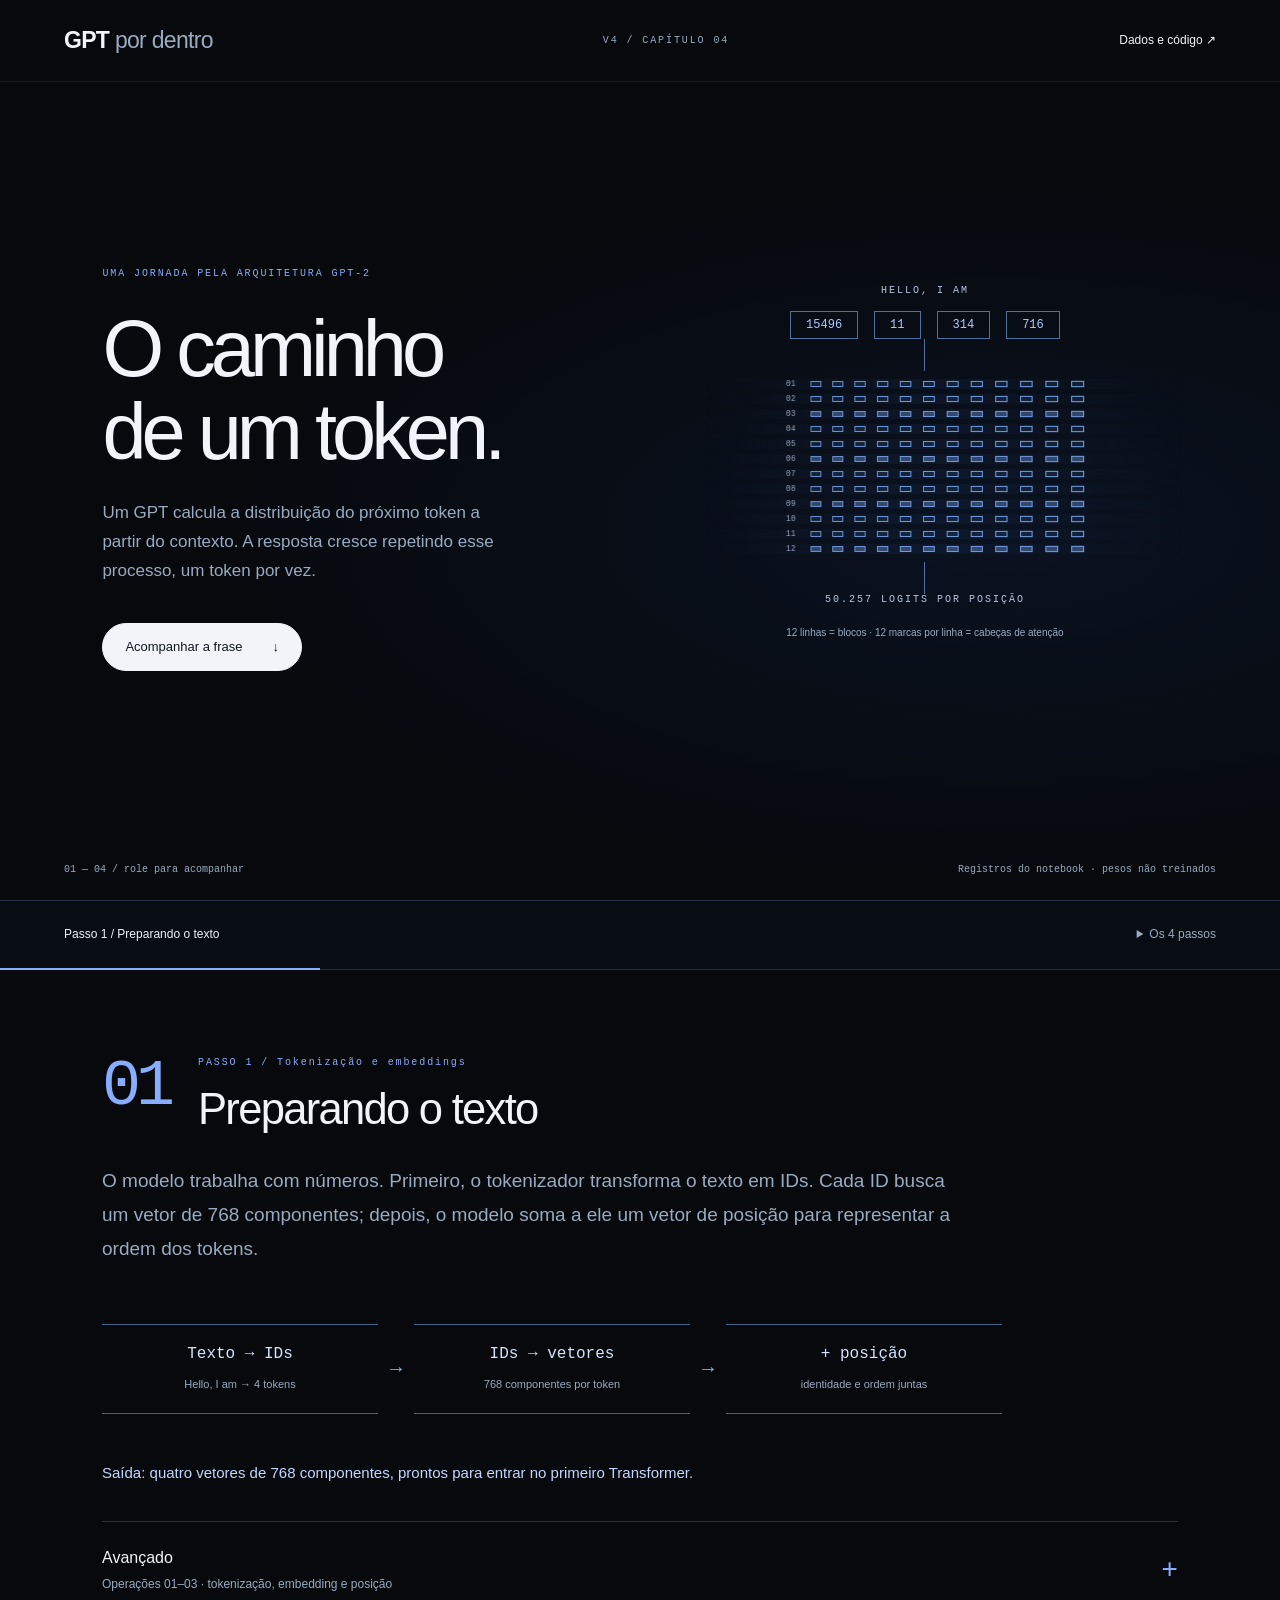
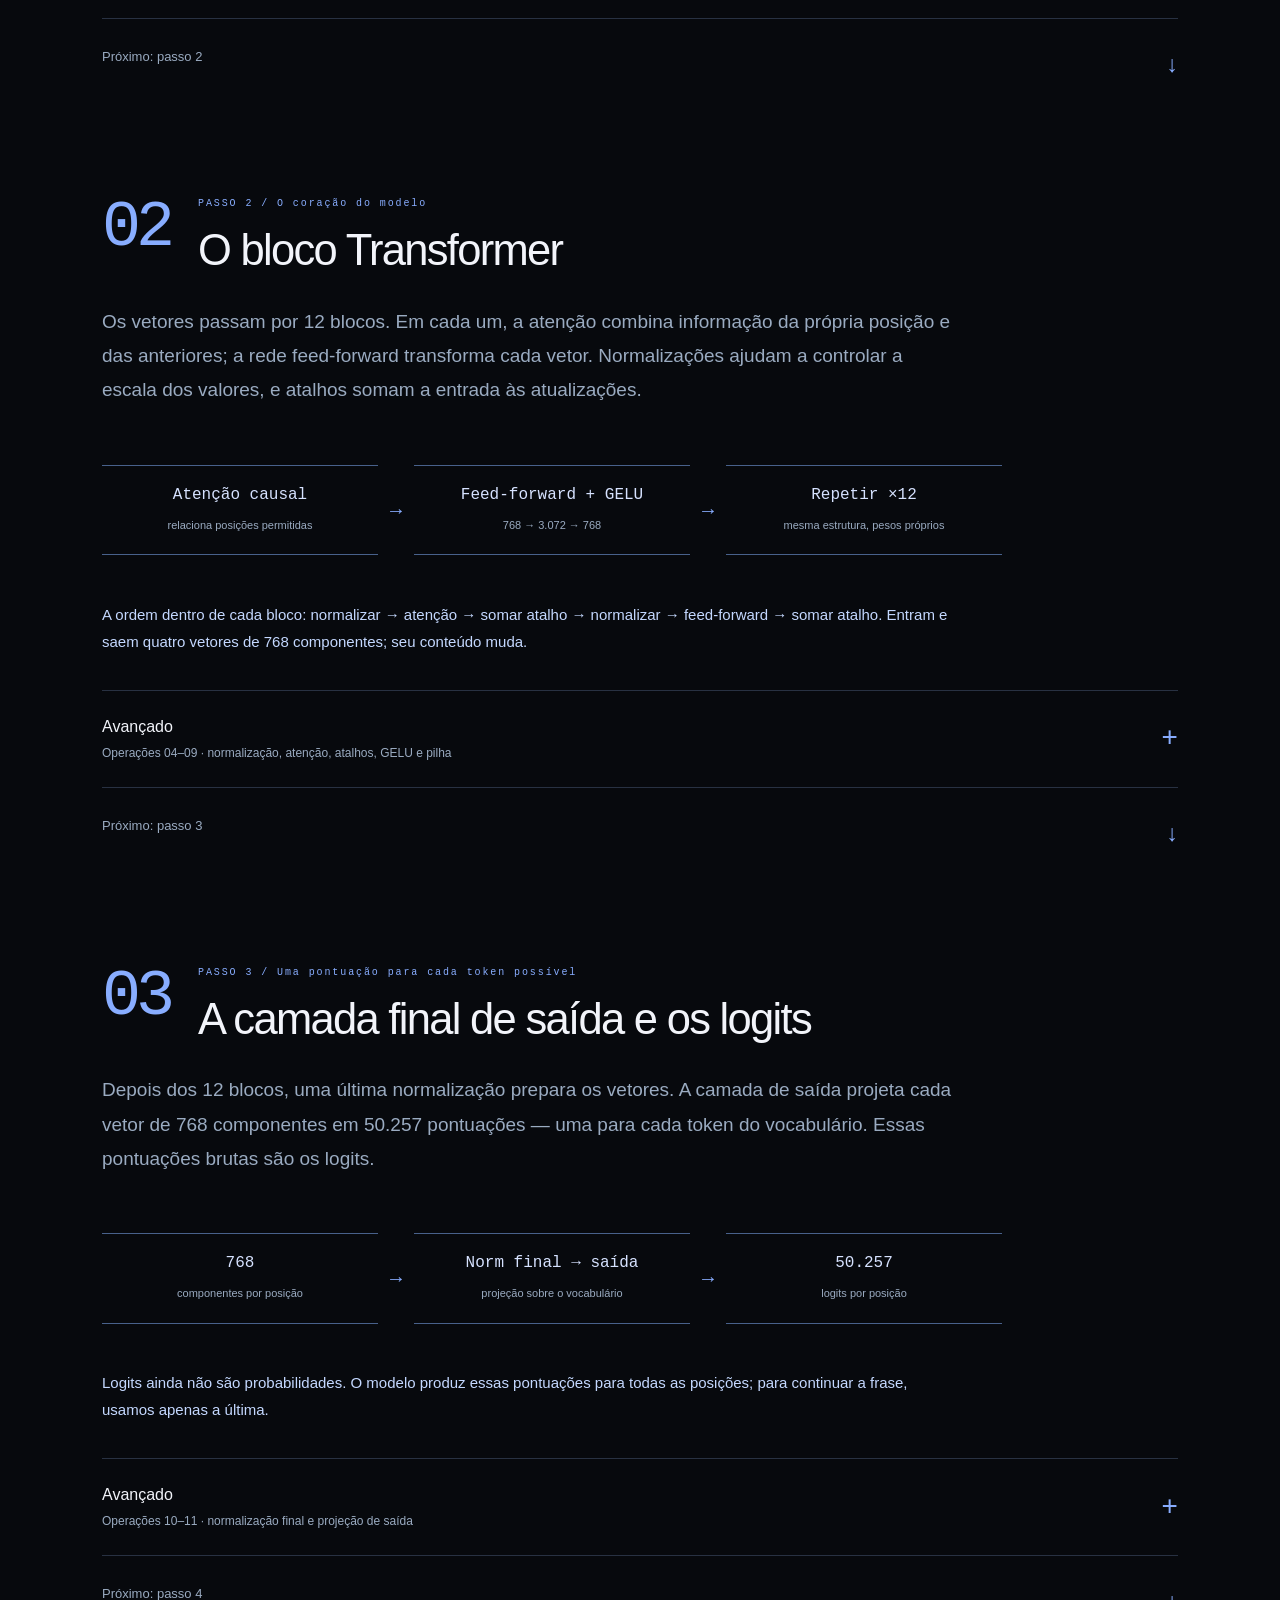
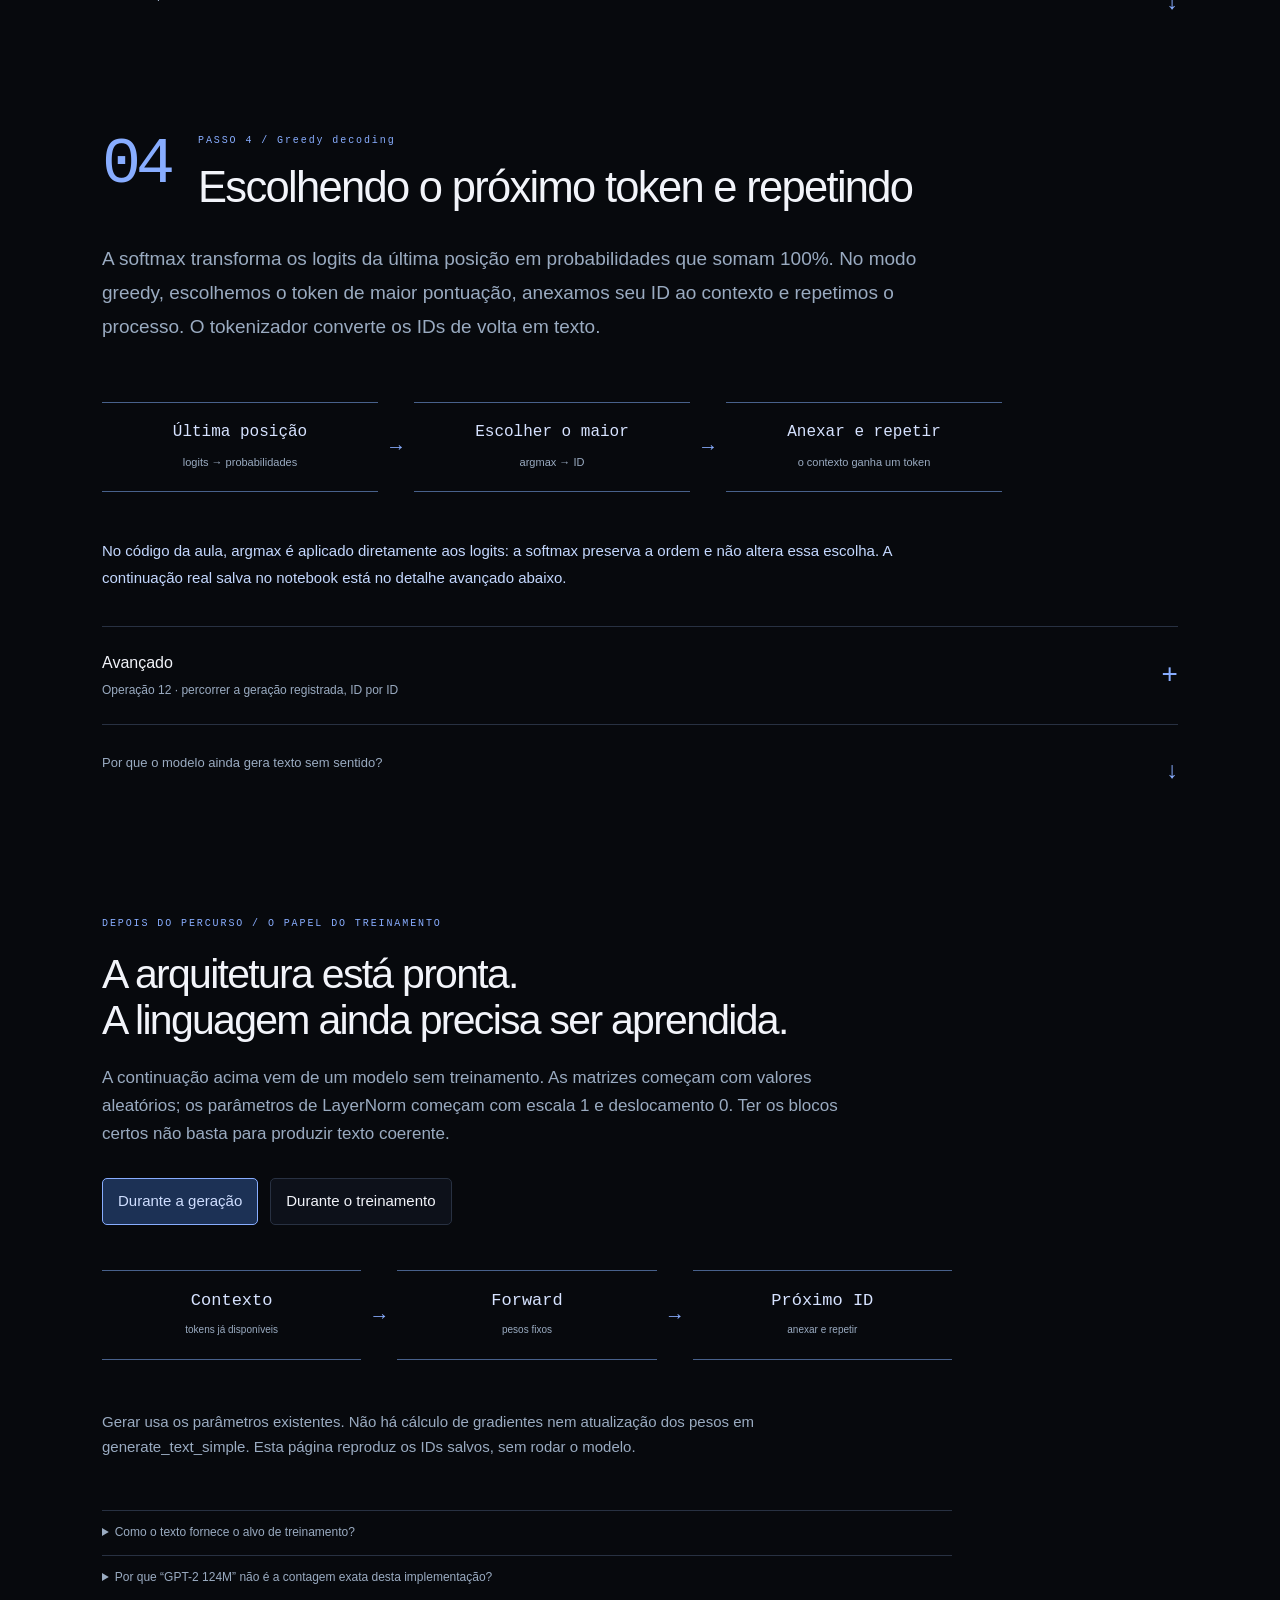
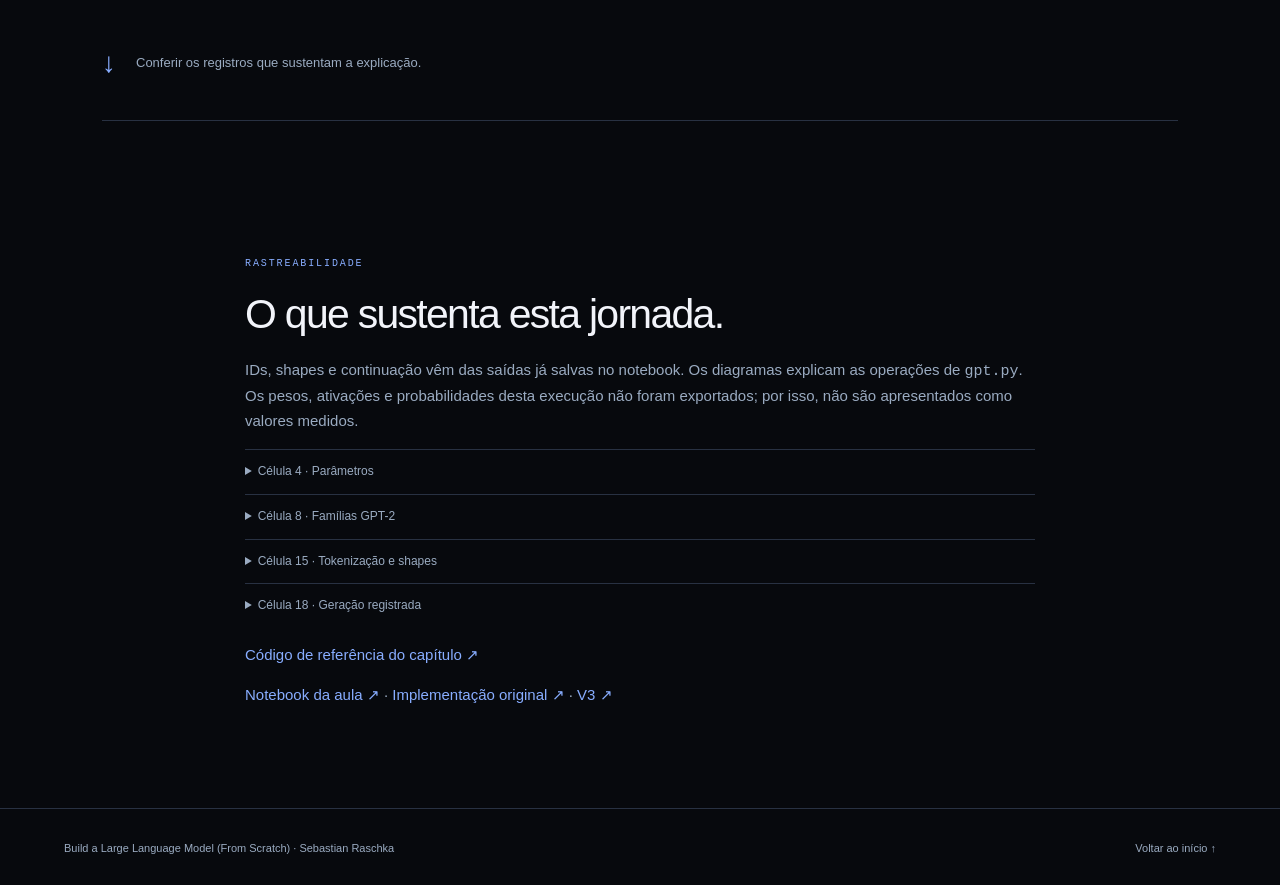
==== 23-09/web/v4/index.html @ fefbdec3 "feat(web): add interative journey across chapter 4" ====
<!doctype html>
<html lang="pt-BR">
<head><meta charset="utf-8"><meta name="viewport" content="width=device-width,initial-scale=1"><title>GPT por dentro — v4 · do texto à próxima previsão</title><link rel="stylesheet" href="gpt_journey.css"></head>
<body>
<a class="skip" href="#step1">Pular para a jornada</a>
<header><a class="brand" href="#">GPT <span>por dentro</span></a><span class="edition">V4 / CAPÍTULO 04</span><a href="#sources">Dados e código ↗</a></header>
<div class="opening">
<div class="opening-copy"><div class="eyebrow">UMA JORNADA PELA ARQUITETURA GPT-2</div><h1>O caminho<br>de um token.</h1><p>Um GPT calcula a distribuição do próximo token a partir do contexto. A resposta cresce repetindo esse processo, um token por vez.</p><a class="primary" href="#step1">Acompanhar a frase <span>↓</span></a></div>
<div class="opening-map" aria-label="Visão geral: texto, IDs, vetores, 12 blocos, logits"><div class="map-label">HELLO, I AM</div><div class="map-tokens"><span>15496</span><span>11</span><span>314</span><span>716</span></div><div class="beam"></div><div id="model-map"></div><div class="beam"></div><div class="map-label">50.257 LOGITS POR POSIÇÃO</div><p>12 linhas = blocos · 12 marcas por linha = cabeças de atenção</p></div>
<div class="opening-bottom"><span>01 — 04 <span class="muted">/ role para acompanhar</span></span><span>Registros do notebook · pesos não treinados</span></div>
</div>
<div class="reading-bar"><span id="reading-label">Passo 1 / Preparando o texto</span><details class="index"><summary>Os 4 passos</summary><nav id="index"></nav></details><div id="reading-progress"></div></div>
<main id="journey"></main>
<section id="learning" class="learning" aria-labelledby="learning-title">
<div class="eyebrow">DEPOIS DO PERCURSO / O PAPEL DO TREINAMENTO</div><h2 id="learning-title">A arquitetura está pronta.<br>A linguagem ainda precisa ser aprendida.</h2>
<p class="learning-lead">A continuação acima vem de um modelo sem treinamento. As matrizes começam com valores aleatórios; os parâmetros de LayerNorm começam com escala 1 e deslocamento 0. Ter os blocos certos não basta para produzir texto coerente.</p>
<div class="mode-controls" role="group" aria-label="Comparar geração e treinamento"><button data-mode="inference" aria-pressed="true">Durante a geração</button><button data-mode="training" aria-pressed="false">Durante o treinamento</button></div>
<div id="learning-flow" role="status"></div>
<details><summary>Como o texto fornece o alvo de treinamento?</summary><p>O alvo é o token seguinte na sequência original. Nos IDs já registrados, a posição de <code>Hello</code> tem como próximo alvo <code>,</code>; a vírgula tem <code>␠I</code>; e <code>␠I</code> tem <code>␠am</code>. O alvo após <code>␠am</code> exigiria a continuação do texto de treino.</p><p>É possível calcular a perda de várias posições no mesmo forward. A máscara causal impede que cada posição consulte seu futuro, mesmo com o texto inteiro disponível no batch.</p></details>
<details><summary>Por que “GPT-2 124M” não é a contagem exata desta implementação?</summary><p id="parameter-note"></p><p>O nome identifica a configuração Small. Nesta implementação, <code>tok_emb</code> e <code>out_head</code> têm matrizes separadas; compartilhar essas matrizes reduz a contagem. O código também usa <code>qkv_bias=False</code>. As contagens do notebook estão em Dados e código.</p></details>
<a class="bridge" href="#sources"><span>↓</span>Conferir os registros que sustentam a explicação.</a>
</section>
<section id="sources" class="sources"><div class="eyebrow">RASTREABILIDADE</div><h2>O que sustenta esta jornada.</h2><p>IDs, shapes e continuação vêm das saídas já salvas no notebook. Os diagramas explicam as operações de <code>gpt.py</code>. Os pesos, ativações e probabilidades desta execução não foram exportados; por isso, não são apresentados como valores medidos.</p><div id="source-records"></div><p><a href="https://github.com/rasbt/LLMs-from-scratch/blob/main/ch04/01_main-chapter-code/gpt.py">Código de referência do capítulo ↗</a></p><p><a href="../../lesson/chapter4_visual_lesson.ipynb">Notebook da aula ↗</a> · <a href="../../lesson/gpt.py">Implementação original ↗</a> · <a href="../v3/index.html">V3 ↗</a></p></section>
<footer>Build a Large Language Model (From Scratch) · Sebastian Raschka <a href="#">Voltar ao início ↑</a></footer>
<noscript>Ative JavaScript para explorar a jornada. Os dados também estão em chapter4_visual_lesson.ipynb.</noscript>
<script src="gpt_journey_data.js"></script><script src="gpt_journey.js"></script>
</body></html>
---- 23-09/web/v4/gpt_journey.css ----
:root{color-scheme:dark;--bg:#07090d;--panel:#0d111a;--ink:#f2f4fa;--muted:#9aabc1;--line:#283142;--blue:#88adff;--mono:ui-monospace,SFMono-Regular,Consolas,monospace}*{box-sizing:border-box}html{scroll-behavior:smooth;scroll-padding-top:110px}body{margin:0;background:var(--bg);color:var(--ink);font:15px/1.65 -apple-system,BlinkMacSystemFont,'Segoe UI',sans-serif}a{color:inherit;text-decoration:none}button,select{font:inherit;color:inherit;background:var(--panel);border:1px solid var(--line);padding:10px 15px;border-radius:5px;cursor:pointer;transition:background .2s,border-color .2s,transform .2s}button:hover,a.primary:hover{border-color:var(--blue);background:#17243e;transform:translateY(-2px)}button:disabled{opacity:.35;cursor:default;transform:none}button[aria-pressed=true]{border-color:var(--blue);background:#1c3155;color:#cfdeff}a:focus-visible,button:focus-visible,select:focus-visible,summary:focus-visible{outline:2px solid var(--blue);outline-offset:5px}.skip{position:absolute;top:-100px}.skip:focus{top:0;z-index:100;background:var(--panel);padding:20px}header{height:82px;display:flex;align-items:center;justify-content:space-between;padding:0 5%;border-bottom:1px solid #ffffff12;font-size:12px}.brand{font-size:23px;font-weight:650;letter-spacing:-.7px}.brand span{font-weight:400;color:var(--muted)}.edition,.eyebrow{font:10px/1.6 var(--mono);letter-spacing:1.9px}.edition{color:var(--muted)}.eyebrow{color:var(--blue)}.opening{min-height:620px;position:relative;display:grid;grid-template-columns:1fr 1fr;align-items:center;padding:60px 8% 90px;gap:6%;background:radial-gradient(ellipse at 78% 55%,#10244855,transparent 55%)}h1{font-size:clamp(52px,6.2vw,96px);font-weight:450;letter-spacing:-5px;line-height:1.04;margin:26px 0}h2{font-size:clamp(30px,3.2vw,46px);font-weight:450;letter-spacing:-1.7px;line-height:1.12;margin:20px 0}.opening-copy p{color:var(--muted);font-size:17px;line-height:1.7}.primary{display:inline-flex;align-items:center;gap:30px;background:var(--ink);color:#111721;border:1px solid var(--ink);border-radius:30px;padding:12px 22px;font-size:13px}.opening-copy .primary{margin-top:20px}.primary:hover{color:var(--ink)}.opening-copy{animation:enter .8s both}.opening-map{max-width:490px;width:100%;justify-self:center;text-align:center;animation:enter 1.1s both}.map-label{font:10px var(--mono);letter-spacing:2px;color:#b9c8e2}.map-tokens{display:flex;justify-content:center;gap:16px;margin-top:15px}.map-tokens span{padding:6px 15px;border:1px solid #5070a0;font:12px var(--mono);color:#adccff}.beam{height:32px;width:1px;background:var(--blue);margin:auto;opacity:.6}#model-map{display:flex;flex-direction:column;gap:5px;padding:8px 0}#model-map a{display:flex;align-items:center;justify-content:center;gap:12px;transform:perspective(600px) rotateY(-12deg);transition:transform .3s;background:linear-gradient(90deg,transparent,#2b4e8522,transparent)}#model-map a:hover{transform:translateX(8px)}#model-map span{font:9px var(--mono);color:var(--muted);width:20px}#model-map i{width:12px;height:6px;border:1px solid #739adb;background:#325b9730}#model-map a:nth-child(3n) i{background:#7faaff55}.opening-map p{font-size:10px;color:var(--muted);margin-top:20px}.opening-bottom{position:absolute;bottom:25px;left:5%;right:5%;display:flex;justify-content:space-between;color:var(--muted);font:10px var(--mono)}.muted{color:var(--muted)}.reading-bar{position:sticky;top:0;z-index:10;min-height:68px;background:#090d15f2;backdrop-filter:blur(18px);border-block:1px solid var(--line);padding:12px 5%;display:flex;align-items:center;justify-content:space-between;gap:20px;font-size:12px}.reading-bar label{color:var(--muted)}.reading-bar select{margin-left:12px;padding:6px 10px;font-size:12px}.index summary{cursor:pointer;color:var(--muted)}.index nav{position:absolute;right:5%;top:60px;width:295px;max-height:70vh;overflow:auto;background:#111722;border:1px solid var(--line);padding:16px;box-shadow:0 20px 60px #000}.index a{display:flex;gap:20px;padding:9px}.index a span{color:var(--muted);font-family:var(--mono)}.index a:hover,.index a[aria-current]{color:var(--blue)}#reading-progress{position:absolute;bottom:-1px;left:0;height:2px;background:var(--blue);transition:width .4s}.chapter{max-width:1280px;margin:auto;padding:105px 6% 0;display:grid;grid-template-columns:minmax(0,.85fr) minmax(0,1.15fr);column-gap:8%;min-height:620px}.chapter-copy>p{color:var(--muted);font-size:16px;max-width:450px}.chapter-copy{align-self:start}.chapter-figure{min-width:0;align-self:center;background:linear-gradient(145deg,#12234333,transparent);padding:24px 0}.figure-heading{display:flex;justify-content:space-between;font:9px var(--mono);letter-spacing:1px;color:var(--muted);border-bottom:1px solid var(--line);padding-bottom:18px;margin-bottom:28px}.shape{display:grid;grid-template-columns:42px 1fr;gap:7px 12px;margin:30px 0;padding-left:16px;border-left:2px solid var(--blue);font-size:12px}.shape>span{color:var(--muted);font:9px/2 var(--mono)}code{font-family:var(--mono);overflow-wrap:anywhere}details{font-size:12px;color:var(--muted)}summary{cursor:pointer;padding:12px 0}summary:hover{color:var(--blue)}pre{overflow:auto;max-height:420px;font:11px/1.7 var(--mono);background:#0d121c;padding:18px;white-space:pre;max-width:100%;color:#bccce7}.source-code{border-top:1px solid var(--line)}.source-code[open]{grid-column:1/-1}.bridge{grid-column:1/-1;display:flex;align-items:center;gap:20px;border-bottom:1px solid var(--line);margin-top:70px;padding:0 0 34px;font-size:13px;color:var(--muted)}.bridge span{font-size:28px;color:var(--blue)}.bridge:hover{color:var(--ink)}.sentence{font-size:45px;letter-spacing:-1.5px;margin:20px 0 30px}.token-row{display:grid;grid-template-columns:repeat(4,1fr);gap:10px}.token-row button{padding:18px 5px}.token-row span{font-size:23px;display:block}.token-row small{display:block;color:var(--muted);font:9px/2 var(--mono)}.selection{font:12px/1.7 var(--mono);color:#c4d8ff;min-height:58px;border-left:2px solid var(--blue);padding:9px 16px;margin:25px 0 15px}.figure-note{font-size:11px;line-height:1.8;color:var(--muted)}.lookup{display:flex;gap:12px;align-items:baseline;font:19px var(--mono);flex-wrap:wrap}.lookup strong{font-size:52px;font-weight:400;color:var(--blue)}.lookup small{font-size:11px;color:var(--muted)}.groups{display:grid;grid-template-columns:repeat(4,1fr);gap:7px}.groups button{font:10px var(--mono);padding:10px 3px}#dimension-grid{display:grid;grid-template-columns:repeat(16,1fr);gap:4px;margin:25px 0}#dimension-grid button{font:8px var(--mono);padding:8px 0;min-width:0;border-radius:2px}.flow{display:flex;align-items:center;justify-content:space-between;gap:8px;min-height:160px}.flow>div{flex:1;text-align:center;padding:20px 3px;border-block:1px solid #48618b}.flow strong{display:block;color:#d6e2ff;font:17px var(--mono);overflow-wrap:anywhere}.flow small{display:block;color:var(--muted);font-size:10px;margin-top:12px}.arrow{color:var(--blue);font-size:20px}.shortcut{color:var(--blue);font:12px var(--mono);text-align:center;border:1px solid #48618b;border-bottom:0;padding:20px;margin:25px 35px 0}.shortcut span{display:none}.matrix-wrap{overflow:auto}.matrix{width:100%;border-spacing:6px;margin-top:16px}.matrix caption{font-size:11px;color:var(--muted);text-align:left;margin-bottom:8px}.matrix th{font:10px var(--mono);color:var(--muted)}.matrix td button{width:100%;min-height:43px}.allowed{background:#183764;color:#a8c7ff}.blocked{background:#0c111a;color:#7d8796}.formula{padding:25px 0;font:15px var(--mono);color:var(--blue);overflow-wrap:anywhere}.blocks{display:grid;grid-template-columns:repeat(4,1fr);gap:10px}.blocks button{font:26px var(--mono);padding:15px 10px;text-align:left}.blocks small{font-size:7px;display:block;color:var(--muted);margin-bottom:10px}.blocks span{float:right;color:var(--blue);font-size:15px}.output-shape{font:23px/2 var(--mono);color:var(--blue);padding:25px 0}.output-shape span{font:10px var(--mono);color:var(--muted)}.record-label{font:9px var(--mono);color:var(--blue);margin:18px 0}.generated-ids{display:flex;flex-wrap:wrap;gap:10px;min-height:185px;align-content:start}.generated-ids>span{font:18px var(--mono);padding:10px;border-bottom:1px solid var(--line);animation:enter .3s}.generated-ids small{display:block;font-size:8px;color:var(--muted);margin-bottom:9px}.generated-ids .new-id{color:var(--blue);border-color:var(--blue)}.generation-controls{display:flex;gap:8px;flex-wrap:wrap}.generation-controls button{font-size:11px;padding:9px 13px}.generation-controls .primary{gap:8px}blockquote{margin:16px 0;color:var(--ink);font-size:24px;line-height:1.5}.sources{max-width:850px;margin:100px auto;padding:0 30px}.sources>p{color:var(--muted)}.sources details{border-top:1px solid var(--line)}.sources a{color:var(--blue)}footer{border-top:1px solid var(--line);padding:30px 5%;display:flex;justify-content:space-between;gap:25px;font-size:11px;color:var(--muted)}.chapter.seen .figure-heading{animation:enter .6s both}@keyframes enter{from{opacity:0;transform:translateY(14px)}to{opacity:1;transform:translateY(0)}}@media(min-width:1500px){.opening{min-height:720px}}@media(max-width:800px){header{height:64px}.edition{display:none}.opening{padding:45px 7% 80px;gap:24px;min-height:600px}.opening h1{font-size:55px;letter-spacing:-3px}.opening-map{max-width:300px}.map-tokens{gap:5px}.map-tokens span{font-size:9px;padding:5px}#model-map a{gap:6px}#model-map i{width:9px}.opening-copy p{font-size:14px}.reading-bar{gap:10px;flex-wrap:wrap;font-size:10px}.reading-bar label{font-size:0}.reading-bar select{margin:0;font-size:11px}.chapter{padding:65px 6% 0;gap:30px;grid-template-columns:1fr}.chapter-copy>p{max-width:none}.chapter-figure{padding:0}.bridge{margin-top:15px}.chapter{min-height:auto}.chapter h2{font-size:38px}.opening-bottom{font-size:8px}.source-code pre{max-height:280px}footer{flex-direction:column}}@media(max-width:500px){.opening{grid-template-columns:1fr;padding-top:35px}.opening-copy h1{font-size:58px}.opening-map{max-width:280px;margin:20px auto}.opening-bottom{position:static;grid-column:1;display:block;line-height:2.2}.opening-bottom>span{display:block}.opening{padding-bottom:20px}.reading-bar{padding:12px 5%}#reading-label{flex:1}.index{width:100%}.index nav{top:94px}.chapter{scroll-margin-top:10px}.flow strong{font-size:13px}#dimension-grid{grid-template-columns:repeat(8,1fr)}#dimension-grid button{font-size:10px}.token-row span{font-size:21px}.sentence{font-size:40px}.figure-heading{font-size:8px;gap:14px}.map-label{font-size:9px}.blocks small{font-size:6px}.sources{padding:0 6%}.sources h2{font-size:36px}}@media(prefers-reduced-motion:reduce){html{scroll-behavior:auto}*,*::before,*::after{animation:none!important;transition:none!important}}
.shape-guide{max-width:1126px;margin:35px auto 0;padding:0 25px;color:var(--muted);font-size:12px}.shape-guide code{color:#cfddf6}

/* v4: percurso macro e explicações integradas */
.overview,.learning{max-width:1126px;margin:0 auto;padding:85px 25px 35px;scroll-margin-top:100px}.overview h2{max-width:660px}.overview>p,.learning p{color:var(--muted)}.route{display:grid;grid-template-columns:repeat(5,minmax(0,1fr));margin:45px 0 30px;border-block:1px solid var(--line)}.route a{padding:26px 15px 26px 0;transition:color .2s,transform .2s}.route a:hover{color:var(--blue);transform:translateY(-4px)}.route small{display:block;font:9px var(--mono);color:var(--blue);letter-spacing:1px}.route strong{display:block;font-weight:500;font-size:17px;line-height:1.4;margin:14px 0 8px}.route span{display:block;font-size:11px;color:var(--muted)}.probability{border-top:1px solid var(--line);margin-top:25px;padding-top:25px}.probability p{font-size:13px;color:var(--muted)}.probability .formula{padding:18px 0}.learning{padding-top:100px}.learning h2{max-width:850px}.learning-lead{max-width:750px;font-size:17px}.mode-controls{display:flex;gap:12px;flex-wrap:wrap;margin:30px 0 10px}#learning-flow{max-width:850px;min-height:275px}#learning-flow p{max-width:760px;font-size:15px}.learning details{max-width:850px;border-top:1px solid var(--line)}.learning details p{font-size:14px}.opening{min-height:calc(100svh - 82px);padding-top:35px;padding-bottom:80px}.opening-copy p{max-width:400px}.chapter{min-height:560px}.overview+.reading-bar{margin-top:20px}.learning .bridge{margin-top:40px}
@media(max-width:800px){.route{grid-template-columns:repeat(3,1fr)}.overview,.learning{padding:55px 6% 20px}.opening{min-height:calc(100svh - 64px)}.route a{padding-block:20px}.route strong{font-size:15px}}
@media(max-width:500px){.opening{gap:10px;grid-template-columns:1fr;min-height:0;padding-bottom:24px}.opening-copy h1{font-size:52px;margin-block:18px}.opening-copy p{font-size:14px;margin-block:12px}.opening-copy .primary{margin-top:10px}.opening-map{margin:12px auto;max-width:260px}.beam{height:18px}#model-map{gap:3px}#model-map i{height:4px}.opening-map p{margin-top:10px}.opening-bottom{font-size:8px}.route{grid-template-columns:1fr;margin:25px 0}.route a{display:grid;grid-template-columns:1fr 1.3fr;align-items:center;border-bottom:1px solid var(--line);padding:17px 0;gap:6px}.route a:last-child{border:0}.route strong{margin:0}.route span{grid-column:2}.overview h2,.learning h2{font-size:34px}#learning-flow{min-height:330px}.mode-controls button{font-size:12px}.formula{font-size:13px}.flow{gap:5px}.flow strong{font-size:12px}.shape-guide{padding-inline:6%}}

/* Four primary steps; the original twelve operations are progressive detail. */
.basic-step{max-width:1126px;margin:auto;padding:85px 25px 0;scroll-margin-top:90px}.basic-heading{display:flex;gap:28px;align-items:start}.step-number{font:300 65px/1 var(--mono);color:var(--blue);letter-spacing:-5px}.basic-heading h2{margin:14px 0 0;font-size:clamp(30px,3.4vw,46px);max-width:780px}.basic-description{font-size:19px;color:var(--muted);max-width:850px;line-height:1.8;margin:30px 0}.basic-visual{max-width:900px}.basic-visual .flow{min-height:145px}.takeaway{max-width:850px;color:#c4d8ff;font-size:15px;line-height:1.8;margin:18px 0 35px}.advanced{border-block:1px solid var(--line);color:var(--ink)}.advanced>summary{display:flex;justify-content:space-between;align-items:center;gap:20px;padding:23px 0;font-size:16px;list-style:none}.advanced>summary::-webkit-details-marker{display:none}.advanced summary small{display:block;font-size:12px;color:var(--muted);margin-top:4px}.expand-hint{font:28px var(--mono);color:var(--blue);transition:transform .2s}.advanced[open]>.summary{color:var(--blue)}.advanced[open]>summary .expand-hint{transform:rotate(45deg)}.advanced-body{border-top:1px solid var(--line);padding-bottom:30px}.advanced .chapter{padding:55px 0 0;min-height:0;column-gap:6%}.advanced .chapter h2{font-size:30px}.advanced .chapter-copy>p{font-size:14px}.advanced .chapter .bridge{margin-top:35px}.advanced .shape-guide{padding:0;margin:20px 0}.advanced-token{display:block;margin-top:25px;font-size:13px;color:var(--muted)}.advanced-token select{margin-left:12px}.basic-next{display:flex;justify-content:space-between;gap:20px;padding:27px 0;font-size:13px;color:var(--muted)}.basic-next span{color:var(--blue);font-size:23px}.basic-next:hover{color:var(--blue)}.reading-bar{flex-wrap:nowrap}.reading-bar #reading-label{max-width:70%}.reading-bar .index{width:auto}.index nav{top:60px;width:330px;max-width:90vw}.basic-step .flow strong{font-size:16px}.basic-step .flow small{font-size:11px}.basic-step .flow>div{min-width:0}
@media(max-width:600px){.basic-step{padding:50px 6% 0;scroll-margin-top:80px}.basic-heading{gap:17px}.step-number{font-size:40px;letter-spacing:-3px}.basic-heading h2{font-size:30px}.basic-heading .eyebrow{font-size:9px;letter-spacing:1px}.basic-description{font-size:16px;margin-block:23px}.basic-step>.basic-visual .flow{flex-direction:column;align-items:stretch;gap:8px}.basic-visual .flow .arrow{align-self:center;transform:rotate(90deg);line-height:1}.basic-visual .flow>div{padding:18px}.basic-visual .flow small{margin-top:7px}.takeaway{font-size:14px}.advanced>summary{font-size:15px}.advanced summary small{font-size:11px}.advanced .chapter h2{font-size:28px}.advanced .flow strong{font-size:12px}.reading-bar{font-size:10px;min-height:68px}.reading-bar #reading-label{max-width:60%}.index summary{font-size:10px}.advanced-token select{margin:10px 0;display:block}}
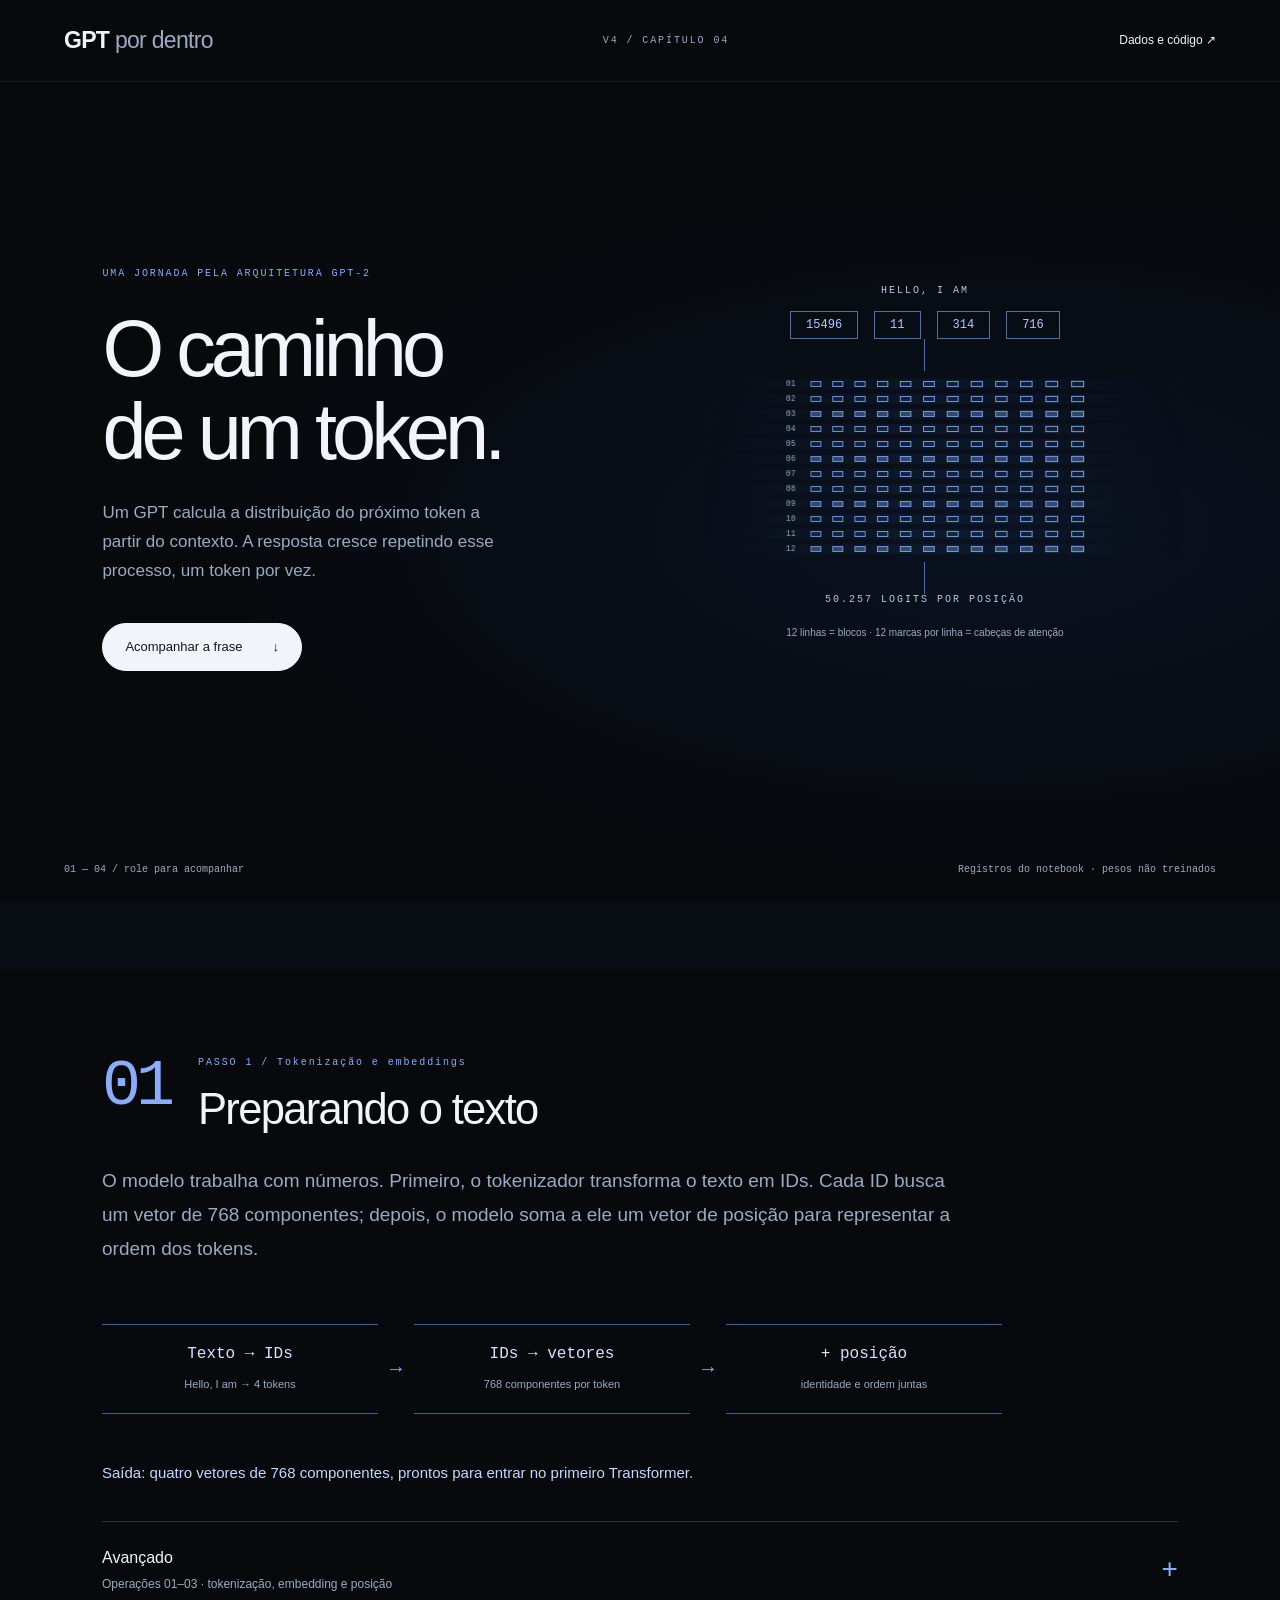
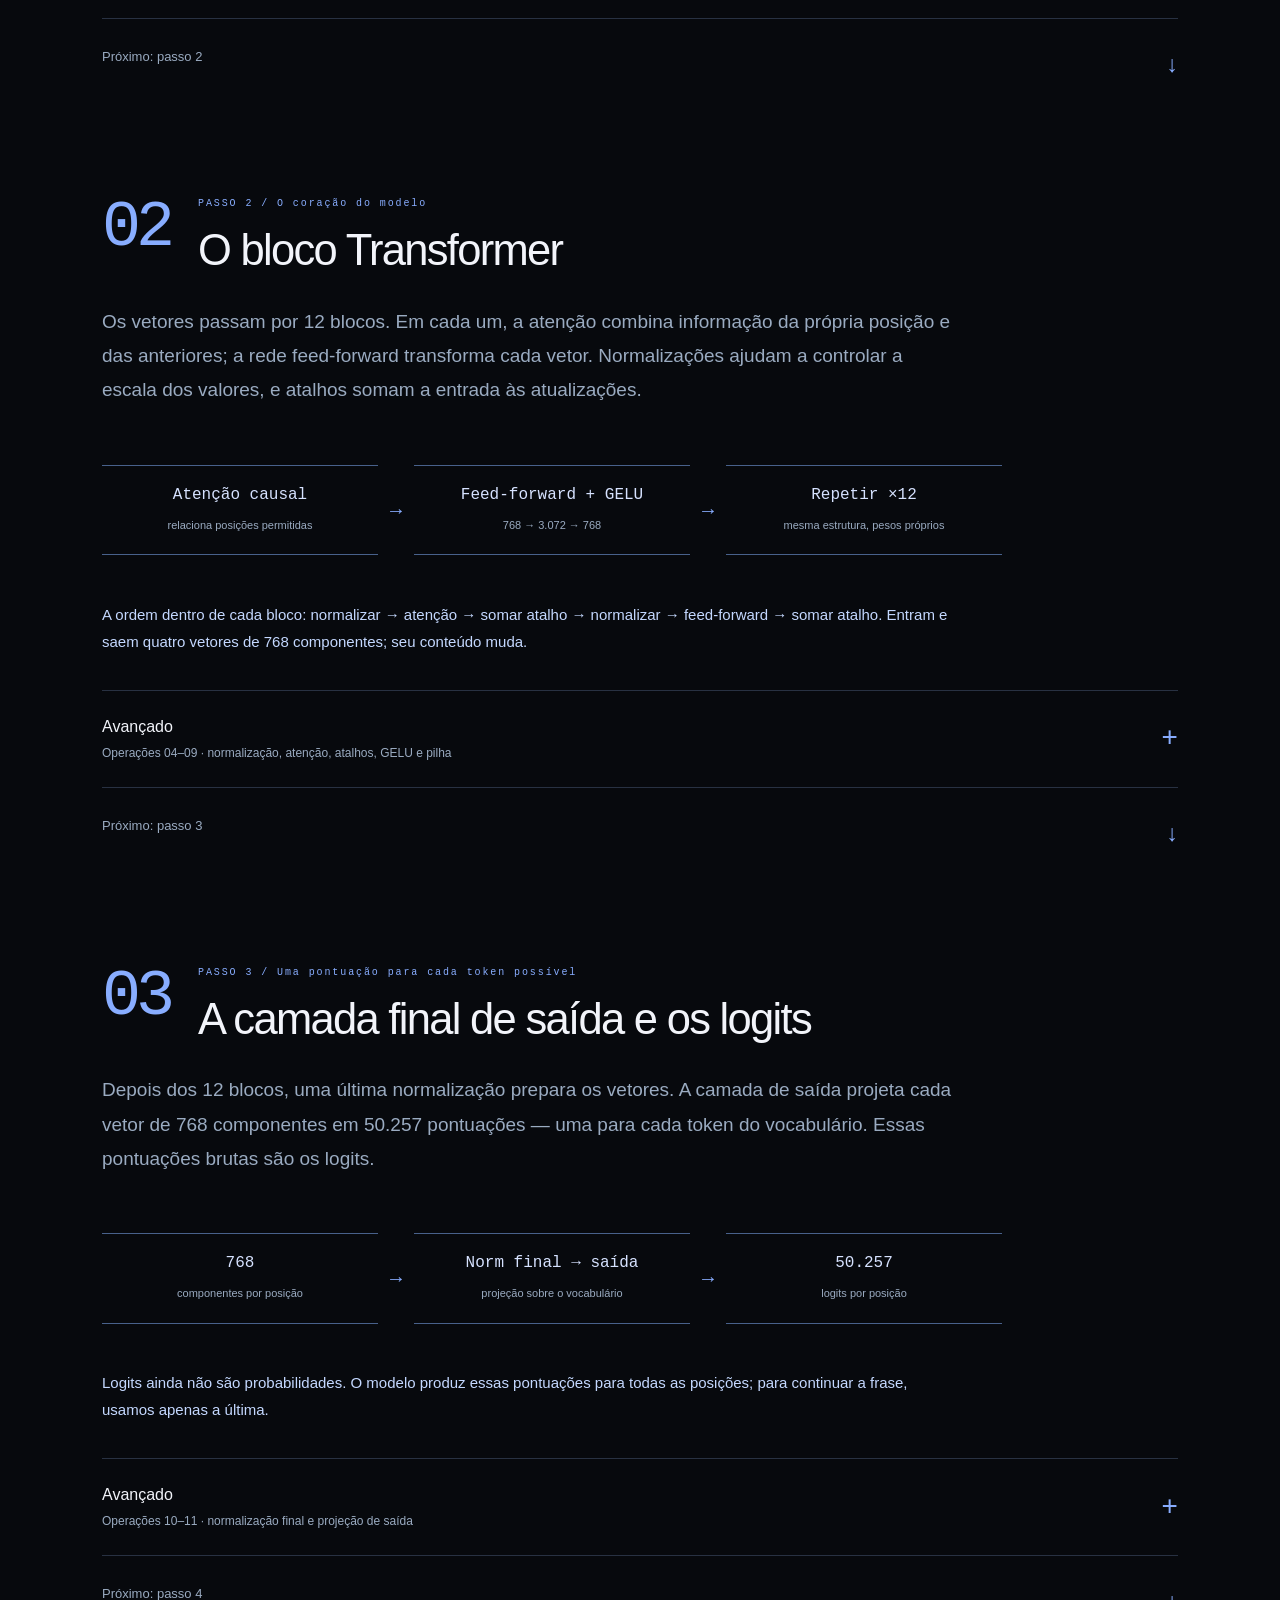
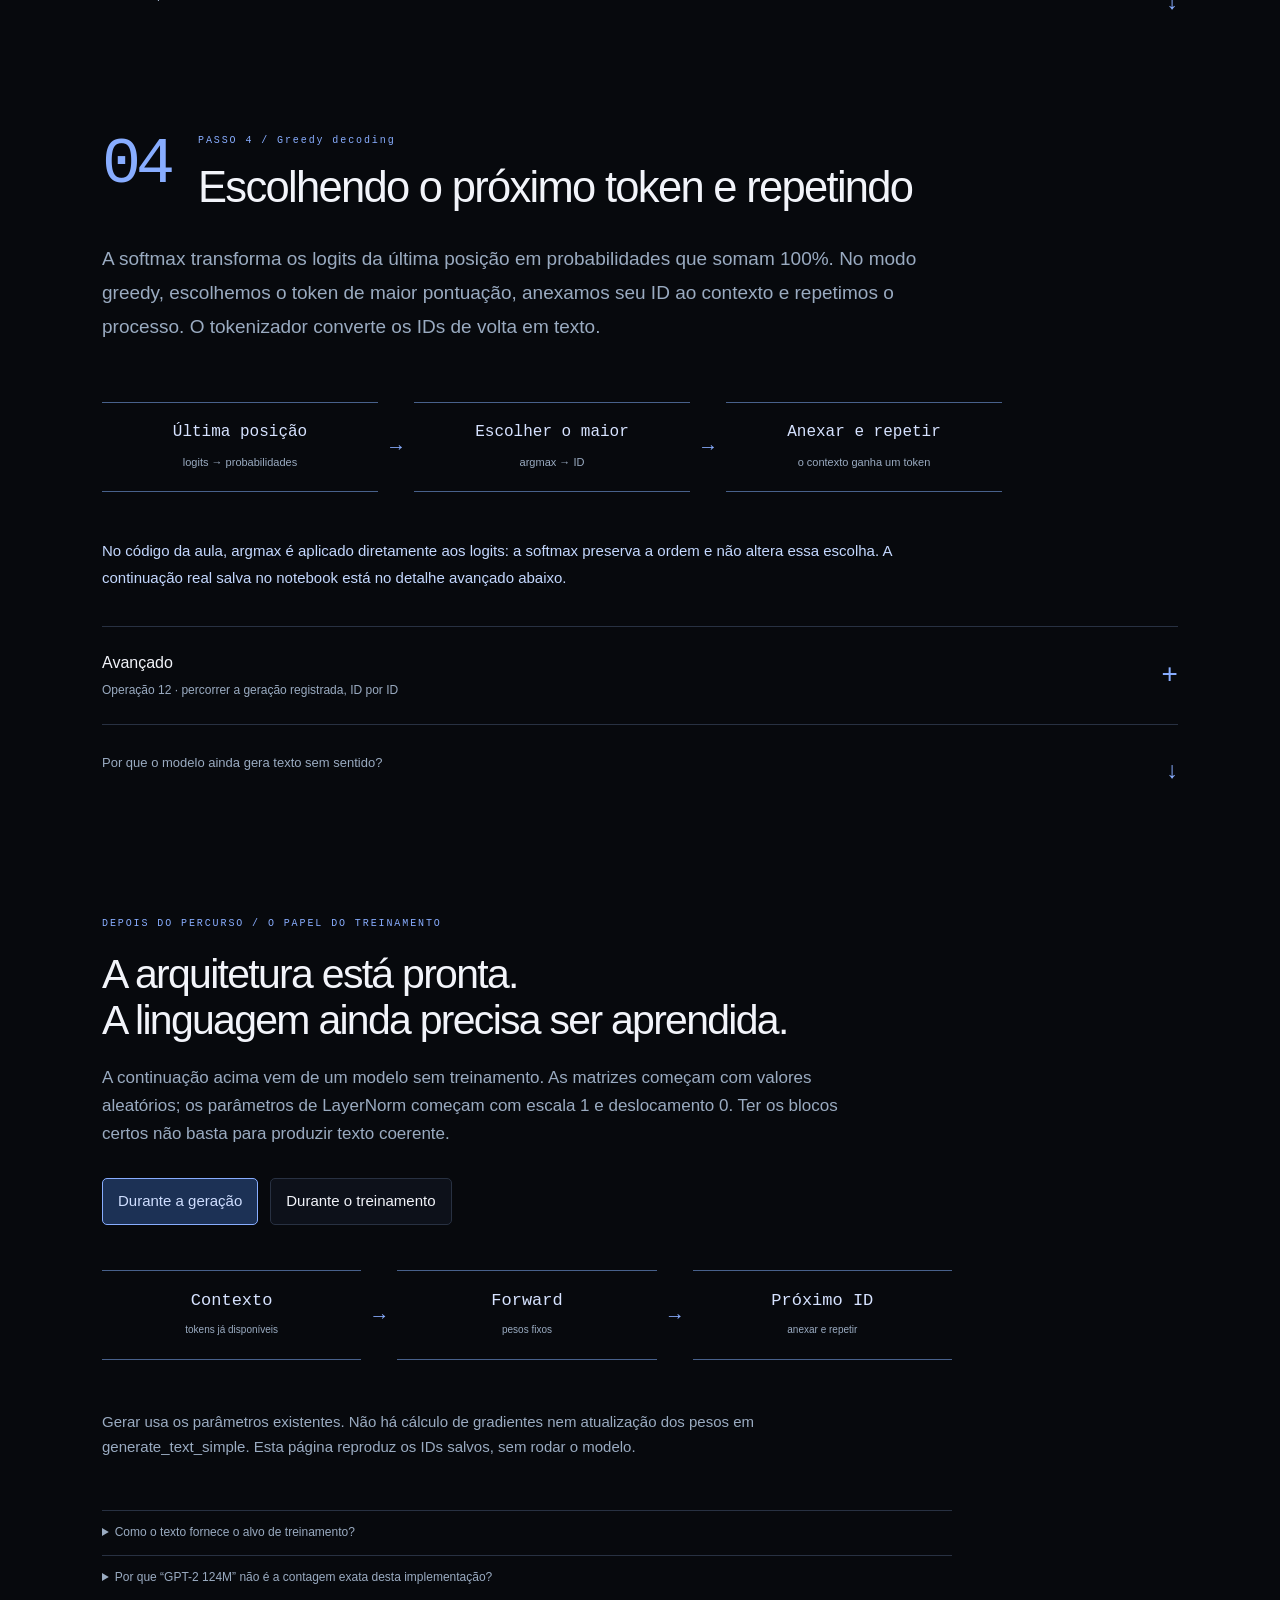
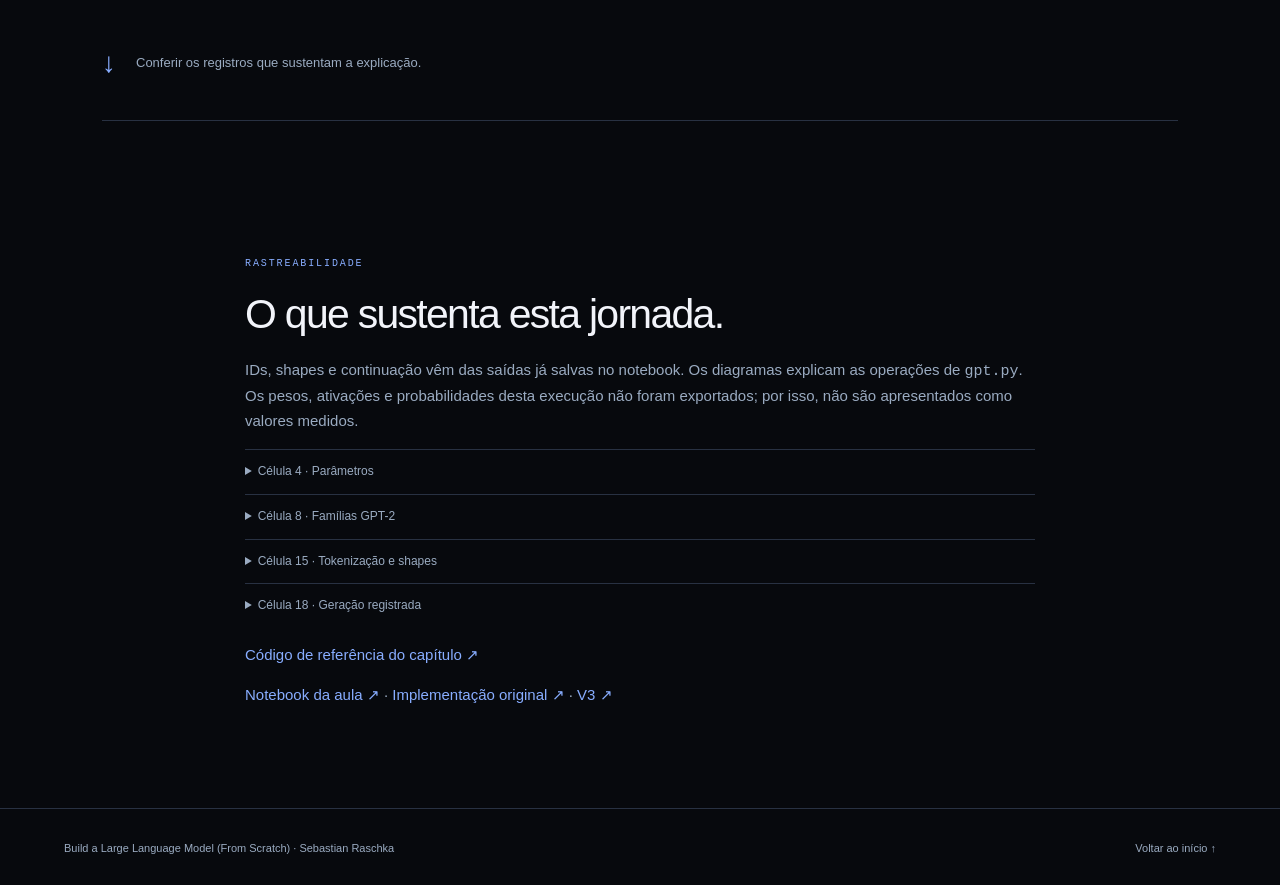
==== commit f3de73d0: "refactor(web): update v4 for readbility" ====
--- a/23-09/web/v4/index.html
+++ b/23-09/web/v4/index.html
@@ -1,27 +1,144 @@
 <!doctype html>
 <html lang="pt-BR">
-<head><meta charset="utf-8"><meta name="viewport" content="width=device-width,initial-scale=1"><title>GPT por dentro — v4 · do texto à próxima previsão</title><link rel="stylesheet" href="gpt_journey.css"></head>
-<body>
-<a class="skip" href="#step1">Pular para a jornada</a>
-<header><a class="brand" href="#">GPT <span>por dentro</span></a><span class="edition">V4 / CAPÍTULO 04</span><a href="#sources">Dados e código ↗</a></header>
-<div class="opening">
-<div class="opening-copy"><div class="eyebrow">UMA JORNADA PELA ARQUITETURA GPT-2</div><h1>O caminho<br>de um token.</h1><p>Um GPT calcula a distribuição do próximo token a partir do contexto. A resposta cresce repetindo esse processo, um token por vez.</p><a class="primary" href="#step1">Acompanhar a frase <span>↓</span></a></div>
-<div class="opening-map" aria-label="Visão geral: texto, IDs, vetores, 12 blocos, logits"><div class="map-label">HELLO, I AM</div><div class="map-tokens"><span>15496</span><span>11</span><span>314</span><span>716</span></div><div class="beam"></div><div id="model-map"></div><div class="beam"></div><div class="map-label">50.257 LOGITS POR POSIÇÃO</div><p>12 linhas = blocos · 12 marcas por linha = cabeças de atenção</p></div>
-<div class="opening-bottom"><span>01 — 04 <span class="muted">/ role para acompanhar</span></span><span>Registros do notebook · pesos não treinados</span></div>
-</div>
-<div class="reading-bar"><span id="reading-label">Passo 1 / Preparando o texto</span><details class="index"><summary>Os 4 passos</summary><nav id="index"></nav></details><div id="reading-progress"></div></div>
-<main id="journey"></main>
-<section id="learning" class="learning" aria-labelledby="learning-title">
-<div class="eyebrow">DEPOIS DO PERCURSO / O PAPEL DO TREINAMENTO</div><h2 id="learning-title">A arquitetura está pronta.<br>A linguagem ainda precisa ser aprendida.</h2>
-<p class="learning-lead">A continuação acima vem de um modelo sem treinamento. As matrizes começam com valores aleatórios; os parâmetros de LayerNorm começam com escala 1 e deslocamento 0. Ter os blocos certos não basta para produzir texto coerente.</p>
-<div class="mode-controls" role="group" aria-label="Comparar geração e treinamento"><button data-mode="inference" aria-pressed="true">Durante a geração</button><button data-mode="training" aria-pressed="false">Durante o treinamento</button></div>
-<div id="learning-flow" role="status"></div>
-<details><summary>Como o texto fornece o alvo de treinamento?</summary><p>O alvo é o token seguinte na sequência original. Nos IDs já registrados, a posição de <code>Hello</code> tem como próximo alvo <code>,</code>; a vírgula tem <code>␠I</code>; e <code>␠I</code> tem <code>␠am</code>. O alvo após <code>␠am</code> exigiria a continuação do texto de treino.</p><p>É possível calcular a perda de várias posições no mesmo forward. A máscara causal impede que cada posição consulte seu futuro, mesmo com o texto inteiro disponível no batch.</p></details>
-<details><summary>Por que “GPT-2 124M” não é a contagem exata desta implementação?</summary><p id="parameter-note"></p><p>O nome identifica a configuração Small. Nesta implementação, <code>tok_emb</code> e <code>out_head</code> têm matrizes separadas; compartilhar essas matrizes reduz a contagem. O código também usa <code>qkv_bias=False</code>. As contagens do notebook estão em Dados e código.</p></details>
-<a class="bridge" href="#sources"><span>↓</span>Conferir os registros que sustentam a explicação.</a>
-</section>
-<section id="sources" class="sources"><div class="eyebrow">RASTREABILIDADE</div><h2>O que sustenta esta jornada.</h2><p>IDs, shapes e continuação vêm das saídas já salvas no notebook. Os diagramas explicam as operações de <code>gpt.py</code>. Os pesos, ativações e probabilidades desta execução não foram exportados; por isso, não são apresentados como valores medidos.</p><div id="source-records"></div><p><a href="https://github.com/rasbt/LLMs-from-scratch/blob/main/ch04/01_main-chapter-code/gpt.py">Código de referência do capítulo ↗</a></p><p><a href="../../lesson/chapter4_visual_lesson.ipynb">Notebook da aula ↗</a> · <a href="../../lesson/gpt.py">Implementação original ↗</a> · <a href="../v3/index.html">V3 ↗</a></p></section>
-<footer>Build a Large Language Model (From Scratch) · Sebastian Raschka <a href="#">Voltar ao início ↑</a></footer>
-<noscript>Ative JavaScript para explorar a jornada. Os dados também estão em chapter4_visual_lesson.ipynb.</noscript>
-<script src="gpt_journey_data.js"></script><script src="gpt_journey.js"></script>
-</body></html>
+  <head>
+    <meta charset="utf-8" />
+    <meta name="viewport" content="width=device-width, initial-scale=1" />
+    <title>GPT por dentro — v4 · do texto à próxima previsão</title>
+    <link rel="stylesheet" href="gpt_journey.css" />
+  </head>
+  <body>
+    <a class="skip" href="#step1">Pular para a jornada</a>
+
+    <header>
+      <a class="brand" href="#">GPT <span>por dentro</span></a>
+      <span class="edition">V4 / CAPÍTULO 04</span>
+      <a href="#sources">Dados e código ↗</a>
+    </header>
+
+    <div class="opening">
+      <div class="opening-copy">
+        <div class="eyebrow">UMA JORNADA PELA ARQUITETURA GPT-2</div>
+        <h1>O caminho<br />de um token.</h1>
+        <p>
+          Um GPT calcula a distribuição do próximo token a partir do contexto.
+          A resposta cresce repetindo esse processo, um token por vez.
+        </p>
+        <a class="primary" href="#step1">Acompanhar a frase <span>↓</span></a>
+      </div>
+
+      <div
+        class="opening-map"
+        aria-label="Visão geral: texto, IDs, vetores, 12 blocos, logits"
+      >
+        <div class="map-label">HELLO, I AM</div>
+        <div class="map-tokens">
+          <span>15496</span><span>11</span><span>314</span><span>716</span>
+        </div>
+        <div class="beam"></div>
+        <div id="model-map"></div>
+        <div class="beam"></div>
+        <div class="map-label">50.257 LOGITS POR POSIÇÃO</div>
+        <p>12 linhas = blocos · 12 marcas por linha = cabeças de atenção</p>
+      </div>
+
+      <div class="opening-bottom">
+        <span>01 — 04 <span class="muted">/ role para acompanhar</span></span>
+        <span>Registros do notebook · pesos não treinados</span>
+      </div>
+    </div>
+
+    <div class="reading-bar">
+      <span id="reading-label">Passo 1 / Preparando o texto</span>
+      <details class="index">
+        <summary>Os 4 passos</summary>
+        <nav id="index"></nav>
+      </details>
+      <div id="reading-progress"></div>
+    </div>
+
+    <main id="journey"></main>
+
+    <section id="learning" class="learning" aria-labelledby="learning-title">
+      <div class="eyebrow">DEPOIS DO PERCURSO / O PAPEL DO TREINAMENTO</div>
+      <h2 id="learning-title">
+        A arquitetura está pronta.<br />A linguagem ainda precisa ser aprendida.
+      </h2>
+      <p class="learning-lead">
+        A continuação acima vem de um modelo sem treinamento. As matrizes começam
+        com valores aleatórios; os parâmetros de LayerNorm começam com escala 1 e
+        deslocamento 0. Ter os blocos certos não basta para produzir texto coerente.
+      </p>
+      <div class="mode-controls" role="group" aria-label="Comparar geração e treinamento">
+        <button data-mode="inference" aria-pressed="true">Durante a geração</button>
+        <button data-mode="training" aria-pressed="false">Durante o treinamento</button>
+      </div>
+      <div id="learning-flow" role="status"></div>
+
+      <details>
+        <summary>Como o texto fornece o alvo de treinamento?</summary>
+        <p>
+          O alvo é o token seguinte na sequência original. Nos IDs já registrados,
+          a posição de <code>Hello</code> tem como próximo alvo <code>,</code>; a
+          vírgula tem <code>␠I</code>; e <code>␠I</code> tem <code>␠am</code>.
+          O alvo após <code>␠am</code> exigiria a continuação do texto de treino.
+        </p>
+        <p>
+          É possível calcular a perda de várias posições no mesmo forward. A máscara
+          causal impede que cada posição consulte seu futuro, mesmo com o texto inteiro
+          disponível no batch.
+        </p>
+      </details>
+
+      <details>
+        <summary>Por que “GPT-2 124M” não é a contagem exata desta implementação?</summary>
+        <p id="parameter-note"></p>
+        <p>
+          O nome identifica a configuração Small. Nesta implementação,
+          <code>tok_emb</code> e <code>out_head</code> têm matrizes separadas;
+          compartilhar essas matrizes reduz a contagem. O código também usa
+          <code>qkv_bias=False</code>. As contagens do notebook estão em Dados e código.
+        </p>
+      </details>
+
+      <a class="bridge" href="#sources">
+        <span>↓</span> Conferir os registros que sustentam a explicação.
+      </a>
+    </section>
+
+    <section id="sources" class="sources">
+      <div class="eyebrow">RASTREABILIDADE</div>
+      <h2>O que sustenta esta jornada.</h2>
+      <p>
+        IDs, shapes e continuação vêm das saídas já salvas no notebook. Os diagramas
+        explicam as operações de <code>gpt.py</code>. Os pesos, ativações e probabilidades
+        desta execução não foram exportados; por isso, não são apresentados como valores medidos.
+      </p>
+      <div id="source-records"></div>
+      <p>
+        <a href="https://github.com/rasbt/LLMs-from-scratch/blob/main/ch04/01_main-chapter-code/gpt.py">
+          Código de referência do capítulo ↗
+        </a>
+      </p>
+      <p>
+        <a href="../../lesson/chapter4_visual_lesson.ipynb">Notebook da aula ↗</a> ·
+        <a href="../../lesson/gpt.py">Implementação original ↗</a> ·
+        <a href="../v3/index.html">V3 ↗</a>
+      </p>
+    </section>
+
+    <footer>
+      <span>Build a Large Language Model (From Scratch) · Sebastian Raschka</span>
+      <a href="#">Voltar ao início ↑</a>
+    </footer>
+
+    <noscript>
+      Ative JavaScript para explorar a jornada. Os dados também estão em
+      chapter4_visual_lesson.ipynb.
+    </noscript>
+
+    <script src="gpt_journey_data.js"></script>
+    <script src="content.js"></script>
+    <script src="views.js"></script>
+    <script src="gpt_journey.js"></script>
+  </body>
+</html>
--- a/23-09/web/v4/gpt_journey.css
+++ b/23-09/web/v4/gpt_journey.css
@@ -1,11 +1,1254 @@
-:root{color-scheme:dark;--bg:#07090d;--panel:#0d111a;--ink:#f2f4fa;--muted:#9aabc1;--line:#283142;--blue:#88adff;--mono:ui-monospace,SFMono-Regular,Consolas,monospace}*{box-sizing:border-box}html{scroll-behavior:smooth;scroll-padding-top:110px}body{margin:0;background:var(--bg);color:var(--ink);font:15px/1.65 -apple-system,BlinkMacSystemFont,'Segoe UI',sans-serif}a{color:inherit;text-decoration:none}button,select{font:inherit;color:inherit;background:var(--panel);border:1px solid var(--line);padding:10px 15px;border-radius:5px;cursor:pointer;transition:background .2s,border-color .2s,transform .2s}button:hover,a.primary:hover{border-color:var(--blue);background:#17243e;transform:translateY(-2px)}button:disabled{opacity:.35;cursor:default;transform:none}button[aria-pressed=true]{border-color:var(--blue);background:#1c3155;color:#cfdeff}a:focus-visible,button:focus-visible,select:focus-visible,summary:focus-visible{outline:2px solid var(--blue);outline-offset:5px}.skip{position:absolute;top:-100px}.skip:focus{top:0;z-index:100;background:var(--panel);padding:20px}header{height:82px;display:flex;align-items:center;justify-content:space-between;padding:0 5%;border-bottom:1px solid #ffffff12;font-size:12px}.brand{font-size:23px;font-weight:650;letter-spacing:-.7px}.brand span{font-weight:400;color:var(--muted)}.edition,.eyebrow{font:10px/1.6 var(--mono);letter-spacing:1.9px}.edition{color:var(--muted)}.eyebrow{color:var(--blue)}.opening{min-height:620px;position:relative;display:grid;grid-template-columns:1fr 1fr;align-items:center;padding:60px 8% 90px;gap:6%;background:radial-gradient(ellipse at 78% 55%,#10244855,transparent 55%)}h1{font-size:clamp(52px,6.2vw,96px);font-weight:450;letter-spacing:-5px;line-height:1.04;margin:26px 0}h2{font-size:clamp(30px,3.2vw,46px);font-weight:450;letter-spacing:-1.7px;line-height:1.12;margin:20px 0}.opening-copy p{color:var(--muted);font-size:17px;line-height:1.7}.primary{display:inline-flex;align-items:center;gap:30px;background:var(--ink);color:#111721;border:1px solid var(--ink);border-radius:30px;padding:12px 22px;font-size:13px}.opening-copy .primary{margin-top:20px}.primary:hover{color:var(--ink)}.opening-copy{animation:enter .8s both}.opening-map{max-width:490px;width:100%;justify-self:center;text-align:center;animation:enter 1.1s both}.map-label{font:10px var(--mono);letter-spacing:2px;color:#b9c8e2}.map-tokens{display:flex;justify-content:center;gap:16px;margin-top:15px}.map-tokens span{padding:6px 15px;border:1px solid #5070a0;font:12px var(--mono);color:#adccff}.beam{height:32px;width:1px;background:var(--blue);margin:auto;opacity:.6}#model-map{display:flex;flex-direction:column;gap:5px;padding:8px 0}#model-map a{display:flex;align-items:center;justify-content:center;gap:12px;transform:perspective(600px) rotateY(-12deg);transition:transform .3s;background:linear-gradient(90deg,transparent,#2b4e8522,transparent)}#model-map a:hover{transform:translateX(8px)}#model-map span{font:9px var(--mono);color:var(--muted);width:20px}#model-map i{width:12px;height:6px;border:1px solid #739adb;background:#325b9730}#model-map a:nth-child(3n) i{background:#7faaff55}.opening-map p{font-size:10px;color:var(--muted);margin-top:20px}.opening-bottom{position:absolute;bottom:25px;left:5%;right:5%;display:flex;justify-content:space-between;color:var(--muted);font:10px var(--mono)}.muted{color:var(--muted)}.reading-bar{position:sticky;top:0;z-index:10;min-height:68px;background:#090d15f2;backdrop-filter:blur(18px);border-block:1px solid var(--line);padding:12px 5%;display:flex;align-items:center;justify-content:space-between;gap:20px;font-size:12px}.reading-bar label{color:var(--muted)}.reading-bar select{margin-left:12px;padding:6px 10px;font-size:12px}.index summary{cursor:pointer;color:var(--muted)}.index nav{position:absolute;right:5%;top:60px;width:295px;max-height:70vh;overflow:auto;background:#111722;border:1px solid var(--line);padding:16px;box-shadow:0 20px 60px #000}.index a{display:flex;gap:20px;padding:9px}.index a span{color:var(--muted);font-family:var(--mono)}.index a:hover,.index a[aria-current]{color:var(--blue)}#reading-progress{position:absolute;bottom:-1px;left:0;height:2px;background:var(--blue);transition:width .4s}.chapter{max-width:1280px;margin:auto;padding:105px 6% 0;display:grid;grid-template-columns:minmax(0,.85fr) minmax(0,1.15fr);column-gap:8%;min-height:620px}.chapter-copy>p{color:var(--muted);font-size:16px;max-width:450px}.chapter-copy{align-self:start}.chapter-figure{min-width:0;align-self:center;background:linear-gradient(145deg,#12234333,transparent);padding:24px 0}.figure-heading{display:flex;justify-content:space-between;font:9px var(--mono);letter-spacing:1px;color:var(--muted);border-bottom:1px solid var(--line);padding-bottom:18px;margin-bottom:28px}.shape{display:grid;grid-template-columns:42px 1fr;gap:7px 12px;margin:30px 0;padding-left:16px;border-left:2px solid var(--blue);font-size:12px}.shape>span{color:var(--muted);font:9px/2 var(--mono)}code{font-family:var(--mono);overflow-wrap:anywhere}details{font-size:12px;color:var(--muted)}summary{cursor:pointer;padding:12px 0}summary:hover{color:var(--blue)}pre{overflow:auto;max-height:420px;font:11px/1.7 var(--mono);background:#0d121c;padding:18px;white-space:pre;max-width:100%;color:#bccce7}.source-code{border-top:1px solid var(--line)}.source-code[open]{grid-column:1/-1}.bridge{grid-column:1/-1;display:flex;align-items:center;gap:20px;border-bottom:1px solid var(--line);margin-top:70px;padding:0 0 34px;font-size:13px;color:var(--muted)}.bridge span{font-size:28px;color:var(--blue)}.bridge:hover{color:var(--ink)}.sentence{font-size:45px;letter-spacing:-1.5px;margin:20px 0 30px}.token-row{display:grid;grid-template-columns:repeat(4,1fr);gap:10px}.token-row button{padding:18px 5px}.token-row span{font-size:23px;display:block}.token-row small{display:block;color:var(--muted);font:9px/2 var(--mono)}.selection{font:12px/1.7 var(--mono);color:#c4d8ff;min-height:58px;border-left:2px solid var(--blue);padding:9px 16px;margin:25px 0 15px}.figure-note{font-size:11px;line-height:1.8;color:var(--muted)}.lookup{display:flex;gap:12px;align-items:baseline;font:19px var(--mono);flex-wrap:wrap}.lookup strong{font-size:52px;font-weight:400;color:var(--blue)}.lookup small{font-size:11px;color:var(--muted)}.groups{display:grid;grid-template-columns:repeat(4,1fr);gap:7px}.groups button{font:10px var(--mono);padding:10px 3px}#dimension-grid{display:grid;grid-template-columns:repeat(16,1fr);gap:4px;margin:25px 0}#dimension-grid button{font:8px var(--mono);padding:8px 0;min-width:0;border-radius:2px}.flow{display:flex;align-items:center;justify-content:space-between;gap:8px;min-height:160px}.flow>div{flex:1;text-align:center;padding:20px 3px;border-block:1px solid #48618b}.flow strong{display:block;color:#d6e2ff;font:17px var(--mono);overflow-wrap:anywhere}.flow small{display:block;color:var(--muted);font-size:10px;margin-top:12px}.arrow{color:var(--blue);font-size:20px}.shortcut{color:var(--blue);font:12px var(--mono);text-align:center;border:1px solid #48618b;border-bottom:0;padding:20px;margin:25px 35px 0}.shortcut span{display:none}.matrix-wrap{overflow:auto}.matrix{width:100%;border-spacing:6px;margin-top:16px}.matrix caption{font-size:11px;color:var(--muted);text-align:left;margin-bottom:8px}.matrix th{font:10px var(--mono);color:var(--muted)}.matrix td button{width:100%;min-height:43px}.allowed{background:#183764;color:#a8c7ff}.blocked{background:#0c111a;color:#7d8796}.formula{padding:25px 0;font:15px var(--mono);color:var(--blue);overflow-wrap:anywhere}.blocks{display:grid;grid-template-columns:repeat(4,1fr);gap:10px}.blocks button{font:26px var(--mono);padding:15px 10px;text-align:left}.blocks small{font-size:7px;display:block;color:var(--muted);margin-bottom:10px}.blocks span{float:right;color:var(--blue);font-size:15px}.output-shape{font:23px/2 var(--mono);color:var(--blue);padding:25px 0}.output-shape span{font:10px var(--mono);color:var(--muted)}.record-label{font:9px var(--mono);color:var(--blue);margin:18px 0}.generated-ids{display:flex;flex-wrap:wrap;gap:10px;min-height:185px;align-content:start}.generated-ids>span{font:18px var(--mono);padding:10px;border-bottom:1px solid var(--line);animation:enter .3s}.generated-ids small{display:block;font-size:8px;color:var(--muted);margin-bottom:9px}.generated-ids .new-id{color:var(--blue);border-color:var(--blue)}.generation-controls{display:flex;gap:8px;flex-wrap:wrap}.generation-controls button{font-size:11px;padding:9px 13px}.generation-controls .primary{gap:8px}blockquote{margin:16px 0;color:var(--ink);font-size:24px;line-height:1.5}.sources{max-width:850px;margin:100px auto;padding:0 30px}.sources>p{color:var(--muted)}.sources details{border-top:1px solid var(--line)}.sources a{color:var(--blue)}footer{border-top:1px solid var(--line);padding:30px 5%;display:flex;justify-content:space-between;gap:25px;font-size:11px;color:var(--muted)}.chapter.seen .figure-heading{animation:enter .6s both}@keyframes enter{from{opacity:0;transform:translateY(14px)}to{opacity:1;transform:translateY(0)}}@media(min-width:1500px){.opening{min-height:720px}}@media(max-width:800px){header{height:64px}.edition{display:none}.opening{padding:45px 7% 80px;gap:24px;min-height:600px}.opening h1{font-size:55px;letter-spacing:-3px}.opening-map{max-width:300px}.map-tokens{gap:5px}.map-tokens span{font-size:9px;padding:5px}#model-map a{gap:6px}#model-map i{width:9px}.opening-copy p{font-size:14px}.reading-bar{gap:10px;flex-wrap:wrap;font-size:10px}.reading-bar label{font-size:0}.reading-bar select{margin:0;font-size:11px}.chapter{padding:65px 6% 0;gap:30px;grid-template-columns:1fr}.chapter-copy>p{max-width:none}.chapter-figure{padding:0}.bridge{margin-top:15px}.chapter{min-height:auto}.chapter h2{font-size:38px}.opening-bottom{font-size:8px}.source-code pre{max-height:280px}footer{flex-direction:column}}@media(max-width:500px){.opening{grid-template-columns:1fr;padding-top:35px}.opening-copy h1{font-size:58px}.opening-map{max-width:280px;margin:20px auto}.opening-bottom{position:static;grid-column:1;display:block;line-height:2.2}.opening-bottom>span{display:block}.opening{padding-bottom:20px}.reading-bar{padding:12px 5%}#reading-label{flex:1}.index{width:100%}.index nav{top:94px}.chapter{scroll-margin-top:10px}.flow strong{font-size:13px}#dimension-grid{grid-template-columns:repeat(8,1fr)}#dimension-grid button{font-size:10px}.token-row span{font-size:21px}.sentence{font-size:40px}.figure-heading{font-size:8px;gap:14px}.map-label{font-size:9px}.blocks small{font-size:6px}.sources{padding:0 6%}.sources h2{font-size:36px}}@media(prefers-reduced-motion:reduce){html{scroll-behavior:auto}*,*::before,*::after{animation:none!important;transition:none!important}}
-.shape-guide{max-width:1126px;margin:35px auto 0;padding:0 25px;color:var(--muted);font-size:12px}.shape-guide code{color:#cfddf6}
-
-/* v4: percurso macro e explicações integradas */
-.overview,.learning{max-width:1126px;margin:0 auto;padding:85px 25px 35px;scroll-margin-top:100px}.overview h2{max-width:660px}.overview>p,.learning p{color:var(--muted)}.route{display:grid;grid-template-columns:repeat(5,minmax(0,1fr));margin:45px 0 30px;border-block:1px solid var(--line)}.route a{padding:26px 15px 26px 0;transition:color .2s,transform .2s}.route a:hover{color:var(--blue);transform:translateY(-4px)}.route small{display:block;font:9px var(--mono);color:var(--blue);letter-spacing:1px}.route strong{display:block;font-weight:500;font-size:17px;line-height:1.4;margin:14px 0 8px}.route span{display:block;font-size:11px;color:var(--muted)}.probability{border-top:1px solid var(--line);margin-top:25px;padding-top:25px}.probability p{font-size:13px;color:var(--muted)}.probability .formula{padding:18px 0}.learning{padding-top:100px}.learning h2{max-width:850px}.learning-lead{max-width:750px;font-size:17px}.mode-controls{display:flex;gap:12px;flex-wrap:wrap;margin:30px 0 10px}#learning-flow{max-width:850px;min-height:275px}#learning-flow p{max-width:760px;font-size:15px}.learning details{max-width:850px;border-top:1px solid var(--line)}.learning details p{font-size:14px}.opening{min-height:calc(100svh - 82px);padding-top:35px;padding-bottom:80px}.opening-copy p{max-width:400px}.chapter{min-height:560px}.overview+.reading-bar{margin-top:20px}.learning .bridge{margin-top:40px}
-@media(max-width:800px){.route{grid-template-columns:repeat(3,1fr)}.overview,.learning{padding:55px 6% 20px}.opening{min-height:calc(100svh - 64px)}.route a{padding-block:20px}.route strong{font-size:15px}}
-@media(max-width:500px){.opening{gap:10px;grid-template-columns:1fr;min-height:0;padding-bottom:24px}.opening-copy h1{font-size:52px;margin-block:18px}.opening-copy p{font-size:14px;margin-block:12px}.opening-copy .primary{margin-top:10px}.opening-map{margin:12px auto;max-width:260px}.beam{height:18px}#model-map{gap:3px}#model-map i{height:4px}.opening-map p{margin-top:10px}.opening-bottom{font-size:8px}.route{grid-template-columns:1fr;margin:25px 0}.route a{display:grid;grid-template-columns:1fr 1.3fr;align-items:center;border-bottom:1px solid var(--line);padding:17px 0;gap:6px}.route a:last-child{border:0}.route strong{margin:0}.route span{grid-column:2}.overview h2,.learning h2{font-size:34px}#learning-flow{min-height:330px}.mode-controls button{font-size:12px}.formula{font-size:13px}.flow{gap:5px}.flow strong{font-size:12px}.shape-guide{padding-inline:6%}}
-
-/* Four primary steps; the original twelve operations are progressive detail. */
-.basic-step{max-width:1126px;margin:auto;padding:85px 25px 0;scroll-margin-top:90px}.basic-heading{display:flex;gap:28px;align-items:start}.step-number{font:300 65px/1 var(--mono);color:var(--blue);letter-spacing:-5px}.basic-heading h2{margin:14px 0 0;font-size:clamp(30px,3.4vw,46px);max-width:780px}.basic-description{font-size:19px;color:var(--muted);max-width:850px;line-height:1.8;margin:30px 0}.basic-visual{max-width:900px}.basic-visual .flow{min-height:145px}.takeaway{max-width:850px;color:#c4d8ff;font-size:15px;line-height:1.8;margin:18px 0 35px}.advanced{border-block:1px solid var(--line);color:var(--ink)}.advanced>summary{display:flex;justify-content:space-between;align-items:center;gap:20px;padding:23px 0;font-size:16px;list-style:none}.advanced>summary::-webkit-details-marker{display:none}.advanced summary small{display:block;font-size:12px;color:var(--muted);margin-top:4px}.expand-hint{font:28px var(--mono);color:var(--blue);transition:transform .2s}.advanced[open]>.summary{color:var(--blue)}.advanced[open]>summary .expand-hint{transform:rotate(45deg)}.advanced-body{border-top:1px solid var(--line);padding-bottom:30px}.advanced .chapter{padding:55px 0 0;min-height:0;column-gap:6%}.advanced .chapter h2{font-size:30px}.advanced .chapter-copy>p{font-size:14px}.advanced .chapter .bridge{margin-top:35px}.advanced .shape-guide{padding:0;margin:20px 0}.advanced-token{display:block;margin-top:25px;font-size:13px;color:var(--muted)}.advanced-token select{margin-left:12px}.basic-next{display:flex;justify-content:space-between;gap:20px;padding:27px 0;font-size:13px;color:var(--muted)}.basic-next span{color:var(--blue);font-size:23px}.basic-next:hover{color:var(--blue)}.reading-bar{flex-wrap:nowrap}.reading-bar #reading-label{max-width:70%}.reading-bar .index{width:auto}.index nav{top:60px;width:330px;max-width:90vw}.basic-step .flow strong{font-size:16px}.basic-step .flow small{font-size:11px}.basic-step .flow>div{min-width:0}
-@media(max-width:600px){.basic-step{padding:50px 6% 0;scroll-margin-top:80px}.basic-heading{gap:17px}.step-number{font-size:40px;letter-spacing:-3px}.basic-heading h2{font-size:30px}.basic-heading .eyebrow{font-size:9px;letter-spacing:1px}.basic-description{font-size:16px;margin-block:23px}.basic-step>.basic-visual .flow{flex-direction:column;align-items:stretch;gap:8px}.basic-visual .flow .arrow{align-self:center;transform:rotate(90deg);line-height:1}.basic-visual .flow>div{padding:18px}.basic-visual .flow small{margin-top:7px}.takeaway{font-size:14px}.advanced>summary{font-size:15px}.advanced summary small{font-size:11px}.advanced .chapter h2{font-size:28px}.advanced .flow strong{font-size:12px}.reading-bar{font-size:10px;min-height:68px}.reading-bar #reading-label{max-width:60%}.index summary{font-size:10px}.advanced-token select{margin:10px 0;display:block}}
+/* Design tokens and base elements */
+:root {
+  color-scheme: dark;
+  --bg: #07090d;
+  --panel: #0d111a;
+  --ink: #f2f4fa;
+  --muted: #9aabc1;
+  --line: #283142;
+  --blue: #88adff;
+  --mono: ui-monospace,SFMono-Regular,Consolas,monospace;
+}
+
+* {
+  box-sizing: border-box;
+}
+
+html {
+  scroll-behavior: smooth;
+  scroll-padding-top: 110px;
+}
+
+body {
+  margin: 0;
+  background: var(--bg);
+  color: var(--ink);
+  font: 15px/1.65 -apple-system,BlinkMacSystemFont,'Segoe UI',sans-serif;
+}
+
+a {
+  color: inherit;
+  text-decoration: none;
+}
+
+button,select {
+  font: inherit;
+  color: inherit;
+  background: var(--panel);
+  border: 1px solid var(--line);
+  padding: 10px 15px;
+  border-radius: 5px;
+  cursor: pointer;
+  transition: background .2s,border-color .2s,transform .2s;
+}
+
+button:hover,a.primary:hover {
+  border-color: var(--blue);
+  background: #17243e;
+  transform: translateY(-2px);
+}
+
+button:disabled {
+  opacity: .35;
+  cursor: default;
+  transform: none;
+}
+
+button[aria-pressed=true] {
+  border-color: var(--blue);
+  background: #1c3155;
+  color: #cfdeff;
+}
+
+a:focus-visible,button:focus-visible,select:focus-visible,summary:focus-visible {
+  outline: 2px solid var(--blue);
+  outline-offset: 5px;
+}
+
+.skip {
+  position: absolute;
+  top: -100px;
+}
+
+.skip:focus {
+  top: 0;
+  z-index: 100;
+  background: var(--panel);
+  padding: 20px;
+}
+
+header {
+  height: 82px;
+  display: flex;
+  align-items: center;
+  justify-content: space-between;
+  padding: 0 5%;
+  border-bottom: 1px solid #ffffff12;
+  font-size: 12px;
+}
+
+.brand {
+  font-size: 23px;
+  font-weight: 650;
+  letter-spacing: -.7px;
+}
+
+.brand span {
+  font-weight: 400;
+  color: var(--muted);
+}
+
+.edition,.eyebrow {
+  font: 10px/1.6 var(--mono);
+  letter-spacing: 1.9px;
+}
+
+.edition {
+  color: var(--muted);
+}
+
+.eyebrow {
+  color: var(--blue);
+}
+
+/* Hero */
+.opening {
+  min-height: 620px;
+  position: relative;
+  display: grid;
+  grid-template-columns: 1fr 1fr;
+  align-items: center;
+  padding: 60px 8% 90px;
+  gap: 6%;
+  background: radial-gradient(ellipse at 78% 55%,#10244855,transparent 55%);
+}
+
+h1 {
+  font-size: clamp(52px,6.2vw,96px);
+  font-weight: 450;
+  letter-spacing: -5px;
+  line-height: 1.04;
+  margin: 26px 0;
+}
+
+h2 {
+  font-size: clamp(30px,3.2vw,46px);
+  font-weight: 450;
+  letter-spacing: -1.7px;
+  line-height: 1.12;
+  margin: 20px 0;
+}
+
+.opening-copy p {
+  color: var(--muted);
+  font-size: 17px;
+  line-height: 1.7;
+}
+
+.primary {
+  display: inline-flex;
+  align-items: center;
+  gap: 30px;
+  background: var(--ink);
+  color: #111721;
+  border: 1px solid var(--ink);
+  border-radius: 30px;
+  padding: 12px 22px;
+  font-size: 13px;
+}
+
+.opening-copy .primary {
+  margin-top: 20px;
+}
+
+.primary:hover {
+  color: var(--ink);
+}
+
+.opening-copy {
+  animation: enter .8s both;
+}
+
+.opening-map {
+  max-width: 490px;
+  width: 100%;
+  justify-self: center;
+  text-align: center;
+  animation: enter 1.1s both;
+}
+
+.map-label {
+  font: 10px var(--mono);
+  letter-spacing: 2px;
+  color: #b9c8e2;
+}
+
+.map-tokens {
+  display: flex;
+  justify-content: center;
+  gap: 16px;
+  margin-top: 15px;
+}
+
+.map-tokens span {
+  padding: 6px 15px;
+  border: 1px solid #5070a0;
+  font: 12px var(--mono);
+  color: #adccff;
+}
+
+.beam {
+  height: 32px;
+  width: 1px;
+  background: var(--blue);
+  margin: auto;
+  opacity: .6;
+}
+
+#model-map {
+  display: flex;
+  flex-direction: column;
+  gap: 5px;
+  padding: 8px 0;
+}
+
+#model-map a {
+  display: flex;
+  align-items: center;
+  justify-content: center;
+  gap: 12px;
+  transform: perspective(600px) rotateY(-12deg);
+  transition: transform .3s;
+  background: linear-gradient(90deg,transparent,#2b4e8522,transparent);
+}
+
+#model-map a:hover {
+  transform: translateX(8px);
+}
+
+#model-map span {
+  font: 9px var(--mono);
+  color: var(--muted);
+  width: 20px;
+}
+
+#model-map i {
+  width: 12px;
+  height: 6px;
+  border: 1px solid #739adb;
+  background: #325b9730;
+}
+
+#model-map a:nth-child(3n) i {
+  background: #7faaff55;
+}
+
+.opening-map p {
+  font-size: 10px;
+  color: var(--muted);
+  margin-top: 20px;
+}
+
+.opening-bottom {
+  position: absolute;
+  bottom: 25px;
+  left: 5%;
+  right: 5%;
+  display: flex;
+  justify-content: space-between;
+  color: var(--muted);
+  font: 10px var(--mono);
+}
+
+.muted {
+  color: var(--muted);
+}
+
+/* Sticky journey navigation */
+.reading-bar {
+  position: sticky;
+  top: 0;
+  z-index: 10;
+  min-height: 68px;
+  background: #090d15f2;
+  backdrop-filter: blur(18px);
+  border-block: 1px solid var(--line);
+  padding: 12px 5%;
+  display: flex;
+  align-items: center;
+  justify-content: space-between;
+  gap: 20px;
+  font-size: 12px;
+}
+
+.reading-bar label {
+  color: var(--muted);
+}
+
+.reading-bar select {
+  margin-left: 12px;
+  padding: 6px 10px;
+  font-size: 12px;
+}
+
+.index summary {
+  cursor: pointer;
+  color: var(--muted);
+}
+
+.index nav {
+  position: absolute;
+  right: 5%;
+  top: 60px;
+  width: 295px;
+  max-height: 70vh;
+  overflow: auto;
+  background: #111722;
+  border: 1px solid var(--line);
+  padding: 16px;
+  box-shadow: 0 20px 60px #000;
+}
+
+.index a {
+  display: flex;
+  gap: 20px;
+  padding: 9px;
+}
+
+.index a span {
+  color: var(--muted);
+  font-family: var(--mono);
+}
+
+.index a:hover,.index a[aria-current] {
+  color: var(--blue);
+}
+
+#reading-progress {
+  position: absolute;
+  bottom: -1px;
+  left: 0;
+  height: 2px;
+  background: var(--blue);
+  transition: width .4s;
+}
+
+/* Advanced operation chapters */
+.chapter {
+  max-width: 1280px;
+  margin: auto;
+  padding: 105px 6% 0;
+  display: grid;
+  grid-template-columns: minmax(0,.85fr) minmax(0,1.15fr);
+  column-gap: 8%;
+  min-height: 620px;
+}
+
+.chapter-copy>p {
+  color: var(--muted);
+  font-size: 16px;
+  max-width: 450px;
+}
+
+.chapter-copy {
+  align-self: start;
+}
+
+.chapter-figure {
+  min-width: 0;
+  align-self: center;
+  background: linear-gradient(145deg,#12234333,transparent);
+  padding: 24px 0;
+}
+
+.figure-heading {
+  display: flex;
+  justify-content: space-between;
+  font: 9px var(--mono);
+  letter-spacing: 1px;
+  color: var(--muted);
+  border-bottom: 1px solid var(--line);
+  padding-bottom: 18px;
+  margin-bottom: 28px;
+}
+
+.shape {
+  display: grid;
+  grid-template-columns: 42px 1fr;
+  gap: 7px 12px;
+  margin: 30px 0;
+  padding-left: 16px;
+  border-left: 2px solid var(--blue);
+  font-size: 12px;
+}
+
+.shape>span {
+  color: var(--muted);
+  font: 9px/2 var(--mono);
+}
+
+code {
+  font-family: var(--mono);
+  overflow-wrap: anywhere;
+}
+
+details {
+  font-size: 12px;
+  color: var(--muted);
+}
+
+summary {
+  cursor: pointer;
+  padding: 12px 0;
+}
+
+summary:hover {
+  color: var(--blue);
+}
+
+pre {
+  overflow: auto;
+  max-height: 420px;
+  font: 11px/1.7 var(--mono);
+  background: #0d121c;
+  padding: 18px;
+  white-space: pre;
+  max-width: 100%;
+  color: #bccce7;
+}
+
+.source-code {
+  border-top: 1px solid var(--line);
+}
+
+.source-code[open] {
+  grid-column: 1/-1;
+}
+
+.bridge {
+  grid-column: 1/-1;
+  display: flex;
+  align-items: center;
+  gap: 20px;
+  border-bottom: 1px solid var(--line);
+  margin-top: 70px;
+  padding: 0 0 34px;
+  font-size: 13px;
+  color: var(--muted);
+}
+
+.bridge span {
+  font-size: 28px;
+  color: var(--blue);
+}
+
+.bridge:hover {
+  color: var(--ink);
+}
+
+/* Interactive figures */
+.sentence {
+  font-size: 45px;
+  letter-spacing: -1.5px;
+  margin: 20px 0 30px;
+}
+
+.token-row {
+  display: grid;
+  grid-template-columns: repeat(4,1fr);
+  gap: 10px;
+}
+
+.token-row button {
+  padding: 18px 5px;
+}
+
+.token-row span {
+  font-size: 23px;
+  display: block;
+}
+
+.token-row small {
+  display: block;
+  color: var(--muted);
+  font: 9px/2 var(--mono);
+}
+
+.selection {
+  font: 12px/1.7 var(--mono);
+  color: #c4d8ff;
+  min-height: 58px;
+  border-left: 2px solid var(--blue);
+  padding: 9px 16px;
+  margin: 25px 0 15px;
+}
+
+.figure-note {
+  font-size: 11px;
+  line-height: 1.8;
+  color: var(--muted);
+}
+
+.lookup {
+  display: flex;
+  gap: 12px;
+  align-items: baseline;
+  font: 19px var(--mono);
+  flex-wrap: wrap;
+}
+
+.lookup strong {
+  font-size: 52px;
+  font-weight: 400;
+  color: var(--blue);
+}
+
+.lookup small {
+  font-size: 11px;
+  color: var(--muted);
+}
+
+.groups {
+  display: grid;
+  grid-template-columns: repeat(4,1fr);
+  gap: 7px;
+}
+
+.groups button {
+  font: 10px var(--mono);
+  padding: 10px 3px;
+}
+
+#dimension-grid {
+  display: grid;
+  grid-template-columns: repeat(16,1fr);
+  gap: 4px;
+  margin: 25px 0;
+}
+
+#dimension-grid button {
+  font: 8px var(--mono);
+  padding: 8px 0;
+  min-width: 0;
+  border-radius: 2px;
+}
+
+.flow {
+  display: flex;
+  align-items: center;
+  justify-content: space-between;
+  gap: 8px;
+  min-height: 160px;
+}
+
+.flow>div {
+  flex: 1;
+  text-align: center;
+  padding: 20px 3px;
+  border-block: 1px solid #48618b;
+}
+
+.flow strong {
+  display: block;
+  color: #d6e2ff;
+  font: 17px var(--mono);
+  overflow-wrap: anywhere;
+}
+
+.flow small {
+  display: block;
+  color: var(--muted);
+  font-size: 10px;
+  margin-top: 12px;
+}
+
+.arrow {
+  color: var(--blue);
+  font-size: 20px;
+}
+
+.shortcut {
+  color: var(--blue);
+  font: 12px var(--mono);
+  text-align: center;
+  border: 1px solid #48618b;
+  border-bottom: 0;
+  padding: 20px;
+  margin: 25px 35px 0;
+}
+
+.shortcut span {
+  display: none;
+}
+
+.matrix-wrap {
+  overflow: auto;
+}
+
+.matrix {
+  width: 100%;
+  border-spacing: 6px;
+  margin-top: 16px;
+}
+
+.matrix caption {
+  font-size: 11px;
+  color: var(--muted);
+  text-align: left;
+  margin-bottom: 8px;
+}
+
+.matrix th {
+  font: 10px var(--mono);
+  color: var(--muted);
+}
+
+.matrix td button {
+  width: 100%;
+  min-height: 43px;
+}
+
+.allowed {
+  background: #183764;
+  color: #a8c7ff;
+}
+
+.blocked {
+  background: #0c111a;
+  color: #7d8796;
+}
+
+.formula {
+  padding: 25px 0;
+  font: 15px var(--mono);
+  color: var(--blue);
+  overflow-wrap: anywhere;
+}
+
+.blocks {
+  display: grid;
+  grid-template-columns: repeat(4,1fr);
+  gap: 10px;
+}
+
+.blocks button {
+  font: 26px var(--mono);
+  padding: 15px 10px;
+  text-align: left;
+}
+
+.blocks small {
+  font-size: 7px;
+  display: block;
+  color: var(--muted);
+  margin-bottom: 10px;
+}
+
+.blocks span {
+  float: right;
+  color: var(--blue);
+  font-size: 15px;
+}
+
+.output-shape {
+  font: 23px/2 var(--mono);
+  color: var(--blue);
+  padding: 25px 0;
+}
+
+.output-shape span {
+  font: 10px var(--mono);
+  color: var(--muted);
+}
+
+.record-label {
+  font: 9px var(--mono);
+  color: var(--blue);
+  margin: 18px 0;
+}
+
+.generated-ids {
+  display: flex;
+  flex-wrap: wrap;
+  gap: 10px;
+  min-height: 185px;
+  align-content: start;
+}
+
+.generated-ids>span {
+  font: 18px var(--mono);
+  padding: 10px;
+  border-bottom: 1px solid var(--line);
+  animation: enter .3s;
+}
+
+.generated-ids small {
+  display: block;
+  font-size: 8px;
+  color: var(--muted);
+  margin-bottom: 9px;
+}
+
+.generated-ids .new-id {
+  color: var(--blue);
+  border-color: var(--blue);
+}
+
+.generation-controls {
+  display: flex;
+  gap: 8px;
+  flex-wrap: wrap;
+}
+
+.generation-controls button {
+  font-size: 11px;
+  padding: 9px 13px;
+}
+
+.generation-controls .primary {
+  gap: 8px;
+}
+
+blockquote {
+  margin: 16px 0;
+  color: var(--ink);
+  font-size: 24px;
+  line-height: 1.5;
+}
+
+/* Sources and footer */
+.sources {
+  max-width: 850px;
+  margin: 100px auto;
+  padding: 0 30px;
+}
+
+.sources>p {
+  color: var(--muted);
+}
+
+.sources details {
+  border-top: 1px solid var(--line);
+}
+
+.sources a {
+  color: var(--blue);
+}
+
+footer {
+  border-top: 1px solid var(--line);
+  padding: 30px 5%;
+  display: flex;
+  justify-content: space-between;
+  gap: 25px;
+  font-size: 11px;
+  color: var(--muted);
+}
+
+.chapter.seen .figure-heading {
+  animation: enter .6s both;
+}
+
+@keyframes enter {
+  from {
+    opacity: 0;
+    transform: translateY(14px);  }
+  to {
+    opacity: 1;
+    transform: translateY(0);  }
+}
+
+@media(min-width:1500px) {
+  .opening {
+    min-height: 720px;  }
+}
+
+@media(max-width:800px) {
+  header {
+    height: 64px;  }
+  .edition {
+    display: none;  }
+  .opening {
+    padding: 45px 7% 80px;
+    gap: 24px;
+    min-height: 600px;  }
+  .opening h1 {
+    font-size: 55px;
+    letter-spacing: -3px;  }
+  .opening-map {
+    max-width: 300px;  }
+  .map-tokens {
+    gap: 5px;  }
+  .map-tokens span {
+    font-size: 9px;
+    padding: 5px;  }
+  #model-map a {
+    gap: 6px;  }
+  #model-map i {
+    width: 9px;  }
+  .opening-copy p {
+    font-size: 14px;  }
+  .reading-bar {
+    gap: 10px;
+    flex-wrap: wrap;
+    font-size: 10px;  }
+  .reading-bar label {
+    font-size: 0;  }
+  .reading-bar select {
+    margin: 0;
+    font-size: 11px;  }
+  .chapter {
+    padding: 65px 6% 0;
+    gap: 30px;
+    grid-template-columns: 1fr;  }
+  .chapter-copy>p {
+    max-width: none;  }
+  .chapter-figure {
+    padding: 0;  }
+  .bridge {
+    margin-top: 15px;  }
+  .chapter {
+    min-height: auto;  }
+  .chapter h2 {
+    font-size: 38px;  }
+  .opening-bottom {
+    font-size: 8px;  }
+  .source-code pre {
+    max-height: 280px;  }
+  footer {
+    flex-direction: column;  }
+}
+
+@media(max-width:500px) {
+  .opening {
+    grid-template-columns: 1fr;
+    padding-top: 35px;  }
+  .opening-copy h1 {
+    font-size: 58px;  }
+  .opening-map {
+    max-width: 280px;
+    margin: 20px auto;  }
+  .opening-bottom {
+    position: static;
+    grid-column: 1;
+    display: block;
+    line-height: 2.2;  }
+  .opening-bottom>span {
+    display: block;  }
+  .opening {
+    padding-bottom: 20px;  }
+  .reading-bar {
+    padding: 12px 5%;  }
+  #reading-label {
+    flex: 1;  }
+  .index {
+    width: 100%;  }
+  .index nav {
+    top: 94px;  }
+  .chapter {
+    scroll-margin-top: 10px;  }
+  .flow strong {
+    font-size: 13px;  }
+  #dimension-grid {
+    grid-template-columns: repeat(8,1fr);  }
+  #dimension-grid button {
+    font-size: 10px;  }
+  .token-row span {
+    font-size: 21px;  }
+  .sentence {
+    font-size: 40px;  }
+  .figure-heading {
+    font-size: 8px;
+    gap: 14px;  }
+  .map-label {
+    font-size: 9px;  }
+  .blocks small {
+    font-size: 6px;  }
+  .sources {
+    padding: 0 6%;  }
+  .sources h2 {
+    font-size: 36px;  }
+}
+
+@media(prefers-reduced-motion:reduce) {
+  html {
+    scroll-behavior: auto;  }
+  *,*::before,*::after {
+    animation: none!important;
+    transition: none!important;  }
+}
+
+/* Shared v4 additions */
+.shape-guide {
+  max-width: 1126px;
+  margin: 35px auto 0;
+  padding: 0 25px;
+  color: var(--muted);
+  font-size: 12px;
+}
+
+.shape-guide code {
+  color: #cfddf6;
+}
+
+/* Training epilogue */
+.learning {
+  max-width: 1126px;
+  margin: 0 auto;
+  padding: 85px 25px 35px;
+  scroll-margin-top: 100px;
+}
+
+.learning p {
+  color: var(--muted);
+}
+
+.probability {
+  border-top: 1px solid var(--line);
+  margin-top: 25px;
+  padding-top: 25px;
+}
+
+.probability p {
+  font-size: 13px;
+  color: var(--muted);
+}
+
+.probability .formula {
+  padding: 18px 0;
+}
+
+.learning {
+  padding-top: 100px;
+}
+
+.learning h2 {
+  max-width: 850px;
+}
+
+.learning-lead {
+  max-width: 750px;
+  font-size: 17px;
+}
+
+.mode-controls {
+  display: flex;
+  gap: 12px;
+  flex-wrap: wrap;
+  margin: 30px 0 10px;
+}
+
+#learning-flow {
+  max-width: 850px;
+  min-height: 275px;
+}
+
+#learning-flow p {
+  max-width: 760px;
+  font-size: 15px;
+}
+
+.learning details {
+  max-width: 850px;
+  border-top: 1px solid var(--line);
+}
+
+.learning details p {
+  font-size: 14px;
+}
+
+.opening {
+  min-height: calc(100svh - 82px);
+  padding-top: 35px;
+  padding-bottom: 80px;
+}
+
+.opening-copy p {
+  max-width: 400px;
+}
+
+.chapter {
+  min-height: 560px;
+}
+
+.learning .bridge {
+  margin-top: 40px;
+}
+
+@media(max-width:800px) {
+  .learning {
+    padding: 55px 6% 20px;  }
+  .opening {
+    min-height: calc(100svh - 64px);  }
+}
+
+@media(max-width:500px) {
+  .opening {
+    gap: 10px;
+    grid-template-columns: 1fr;
+    min-height: 0;
+    padding-bottom: 24px;  }
+  .opening-copy h1 {
+    font-size: 52px;
+    margin-block: 18px;  }
+  .opening-copy p {
+    font-size: 14px;
+    margin-block: 12px;  }
+  .opening-copy .primary {
+    margin-top: 10px;  }
+  .opening-map {
+    margin: 12px auto;
+    max-width: 260px;  }
+  .beam {
+    height: 18px;  }
+  #model-map {
+    gap: 3px;  }
+  #model-map i {
+    height: 4px;  }
+  .opening-map p {
+    margin-top: 10px;  }
+  .opening-bottom {
+    font-size: 8px;  }
+  .learning h2 {
+    font-size: 34px;  }
+  #learning-flow {
+    min-height: 330px;  }
+  .mode-controls button {
+    font-size: 12px;  }
+  .formula {
+    font-size: 13px;  }
+  .flow {
+    gap: 5px;  }
+  .flow strong {
+    font-size: 12px;  }
+  .shape-guide {
+    padding-inline: 6%;  }
+}
+
+/* Four primary steps; the original twelve operations are progressive detail */
+.basic-step {
+  max-width: 1126px;
+  margin: auto;
+  padding: 85px 25px 0;
+  scroll-margin-top: 90px;
+}
+
+.basic-heading {
+  display: flex;
+  gap: 28px;
+  align-items: start;
+}
+
+.step-number {
+  font: 300 65px/1 var(--mono);
+  color: var(--blue);
+  letter-spacing: -5px;
+}
+
+.basic-heading h2 {
+  margin: 14px 0 0;
+  font-size: clamp(30px,3.4vw,46px);
+  max-width: 780px;
+}
+
+.basic-description {
+  font-size: 19px;
+  color: var(--muted);
+  max-width: 850px;
+  line-height: 1.8;
+  margin: 30px 0;
+}
+
+.basic-visual {
+  max-width: 900px;
+}
+
+.basic-visual .flow {
+  min-height: 145px;
+}
+
+.takeaway {
+  max-width: 850px;
+  color: #c4d8ff;
+  font-size: 15px;
+  line-height: 1.8;
+  margin: 18px 0 35px;
+}
+
+.advanced {
+  border-block: 1px solid var(--line);
+  color: var(--ink);
+}
+
+.advanced>summary {
+  display: flex;
+  justify-content: space-between;
+  align-items: center;
+  gap: 20px;
+  padding: 23px 0;
+  font-size: 16px;
+  list-style: none;
+}
+
+.advanced>summary::-webkit-details-marker {
+  display: none;
+}
+
+.advanced summary small {
+  display: block;
+  font-size: 12px;
+  color: var(--muted);
+  margin-top: 4px;
+}
+
+.expand-hint {
+  font: 28px var(--mono);
+  color: var(--blue);
+  transition: transform .2s;
+}
+
+.advanced[open]>.summary {
+  color: var(--blue);
+}
+
+.advanced[open]>summary .expand-hint {
+  transform: rotate(45deg);
+}
+
+.advanced-body {
+  border-top: 1px solid var(--line);
+  padding-bottom: 30px;
+}
+
+.advanced .chapter {
+  padding: 55px 0 0;
+  min-height: 0;
+  column-gap: 6%;
+}
+
+.advanced .chapter h2 {
+  font-size: 30px;
+}
+
+.advanced .chapter-copy>p {
+  font-size: 14px;
+}
+
+.advanced .chapter .bridge {
+  margin-top: 35px;
+}
+
+.advanced .shape-guide {
+  padding: 0;
+  margin: 20px 0;
+}
+
+.advanced-token {
+  display: block;
+  margin-top: 25px;
+  font-size: 13px;
+  color: var(--muted);
+}
+
+.advanced-token select {
+  margin-left: 12px;
+}
+
+.basic-next {
+  display: flex;
+  justify-content: space-between;
+  gap: 20px;
+  padding: 27px 0;
+  font-size: 13px;
+  color: var(--muted);
+}
+
+.basic-next span {
+  color: var(--blue);
+  font-size: 23px;
+}
+
+.basic-next:hover {
+  color: var(--blue);
+}
+
+.reading-bar {
+  flex-wrap: nowrap;
+}
+
+.reading-bar #reading-label {
+  max-width: 70%;
+}
+
+.reading-bar .index {
+  width: auto;
+}
+
+.index nav {
+  top: 60px;
+  width: 330px;
+  max-width: 90vw;
+}
+
+.basic-step .flow strong {
+  font-size: 16px;
+}
+
+.basic-step .flow small {
+  font-size: 11px;
+}
+
+.basic-step .flow>div {
+  min-width: 0;
+}
+
+@media(max-width:600px) {
+  .basic-step {
+    padding: 50px 6% 0;
+    scroll-margin-top: 80px;  }
+  .basic-heading {
+    gap: 17px;  }
+  .step-number {
+    font-size: 40px;
+    letter-spacing: -3px;  }
+  .basic-heading h2 {
+    font-size: 30px;  }
+  .basic-heading .eyebrow {
+    font-size: 9px;
+    letter-spacing: 1px;  }
+  .basic-description {
+    font-size: 16px;
+    margin-block: 23px;  }
+  .basic-step>.basic-visual .flow {
+    flex-direction: column;
+    align-items: stretch;
+    gap: 8px;  }
+  .basic-visual .flow .arrow {
+    align-self: center;
+    transform: rotate(90deg);
+    line-height: 1;  }
+  .basic-visual .flow>div {
+    padding: 18px;  }
+  .basic-visual .flow small {
+    margin-top: 7px;  }
+  .takeaway {
+    font-size: 14px;  }
+  .advanced>summary {
+    font-size: 15px;  }
+  .advanced summary small {
+    font-size: 11px;  }
+  .advanced .chapter h2 {
+    font-size: 28px;  }
+  .advanced .flow strong {
+    font-size: 12px;  }
+  .reading-bar {
+    font-size: 10px;
+    min-height: 68px;  }
+  .reading-bar #reading-label {
+    max-width: 60%;  }
+  .index summary {
+    font-size: 10px;  }
+  .advanced-token select {
+    margin: 10px 0;
+    display: block;  }
+}
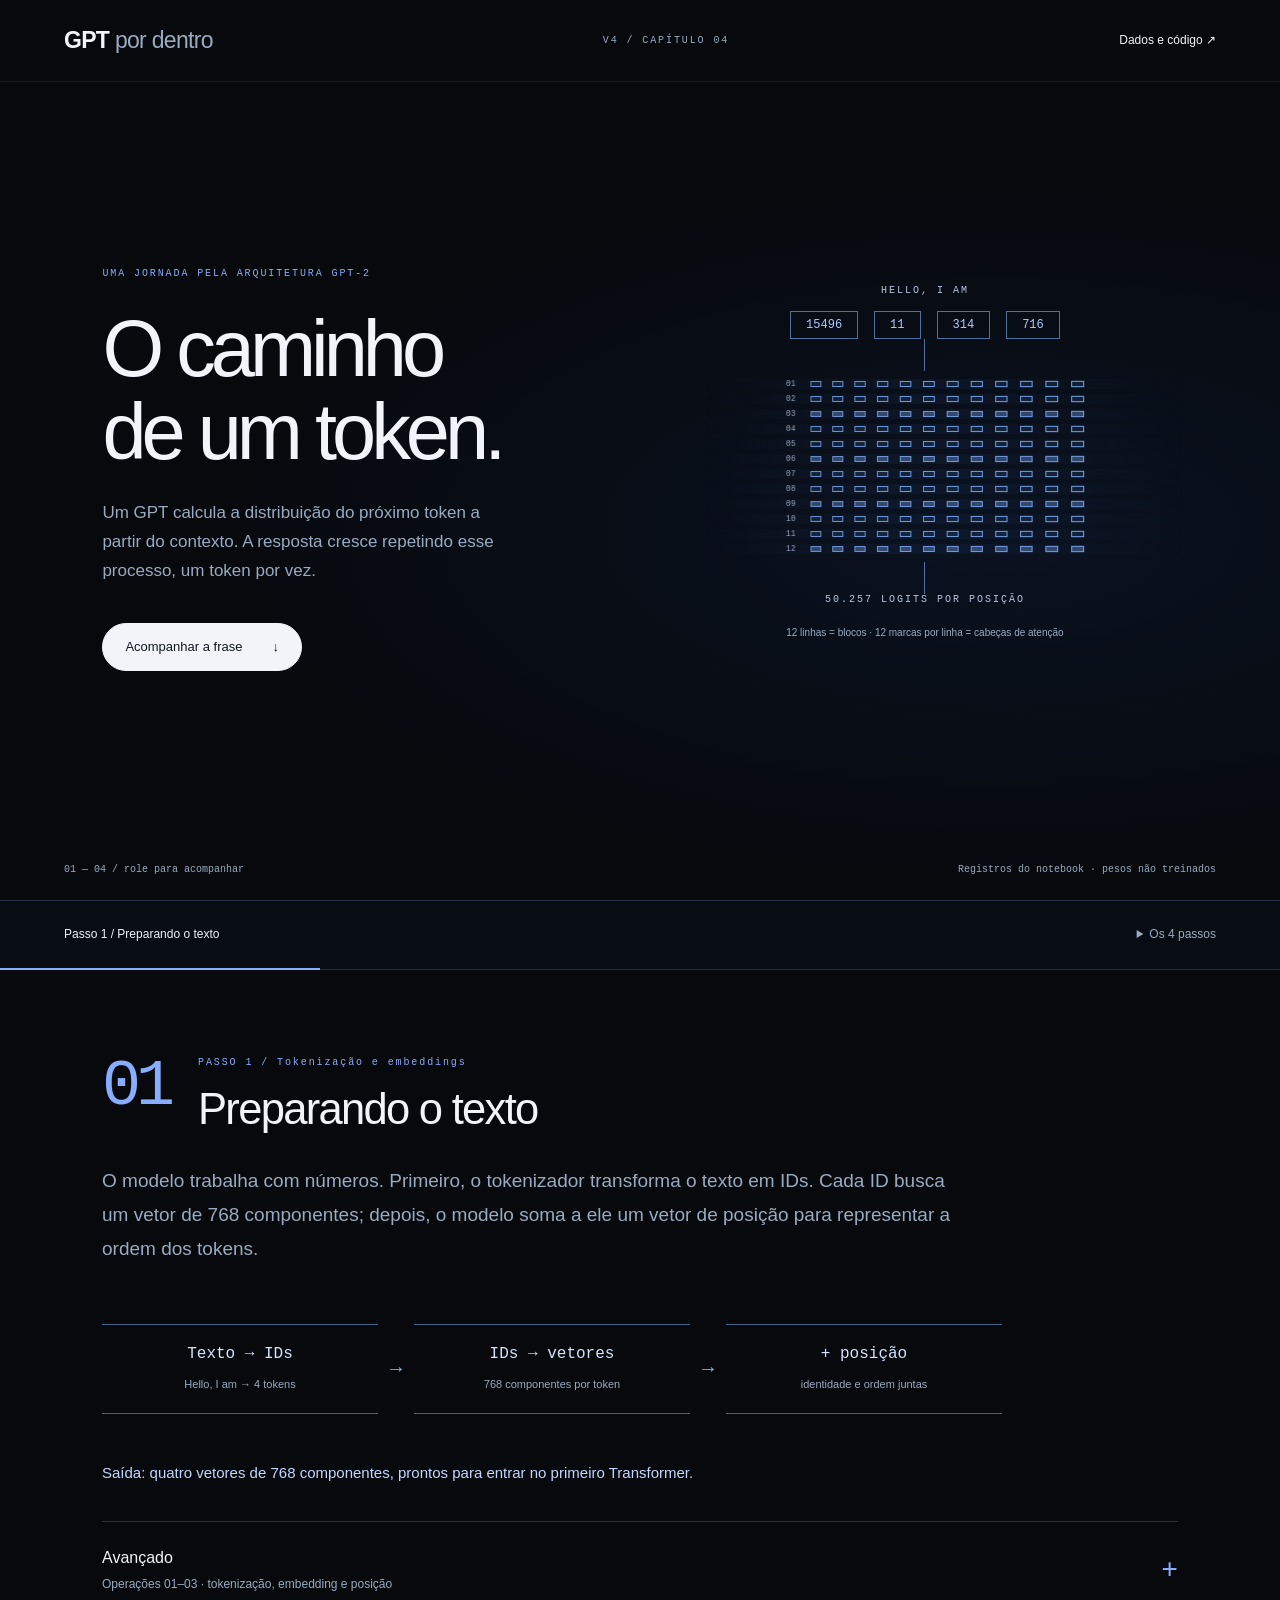
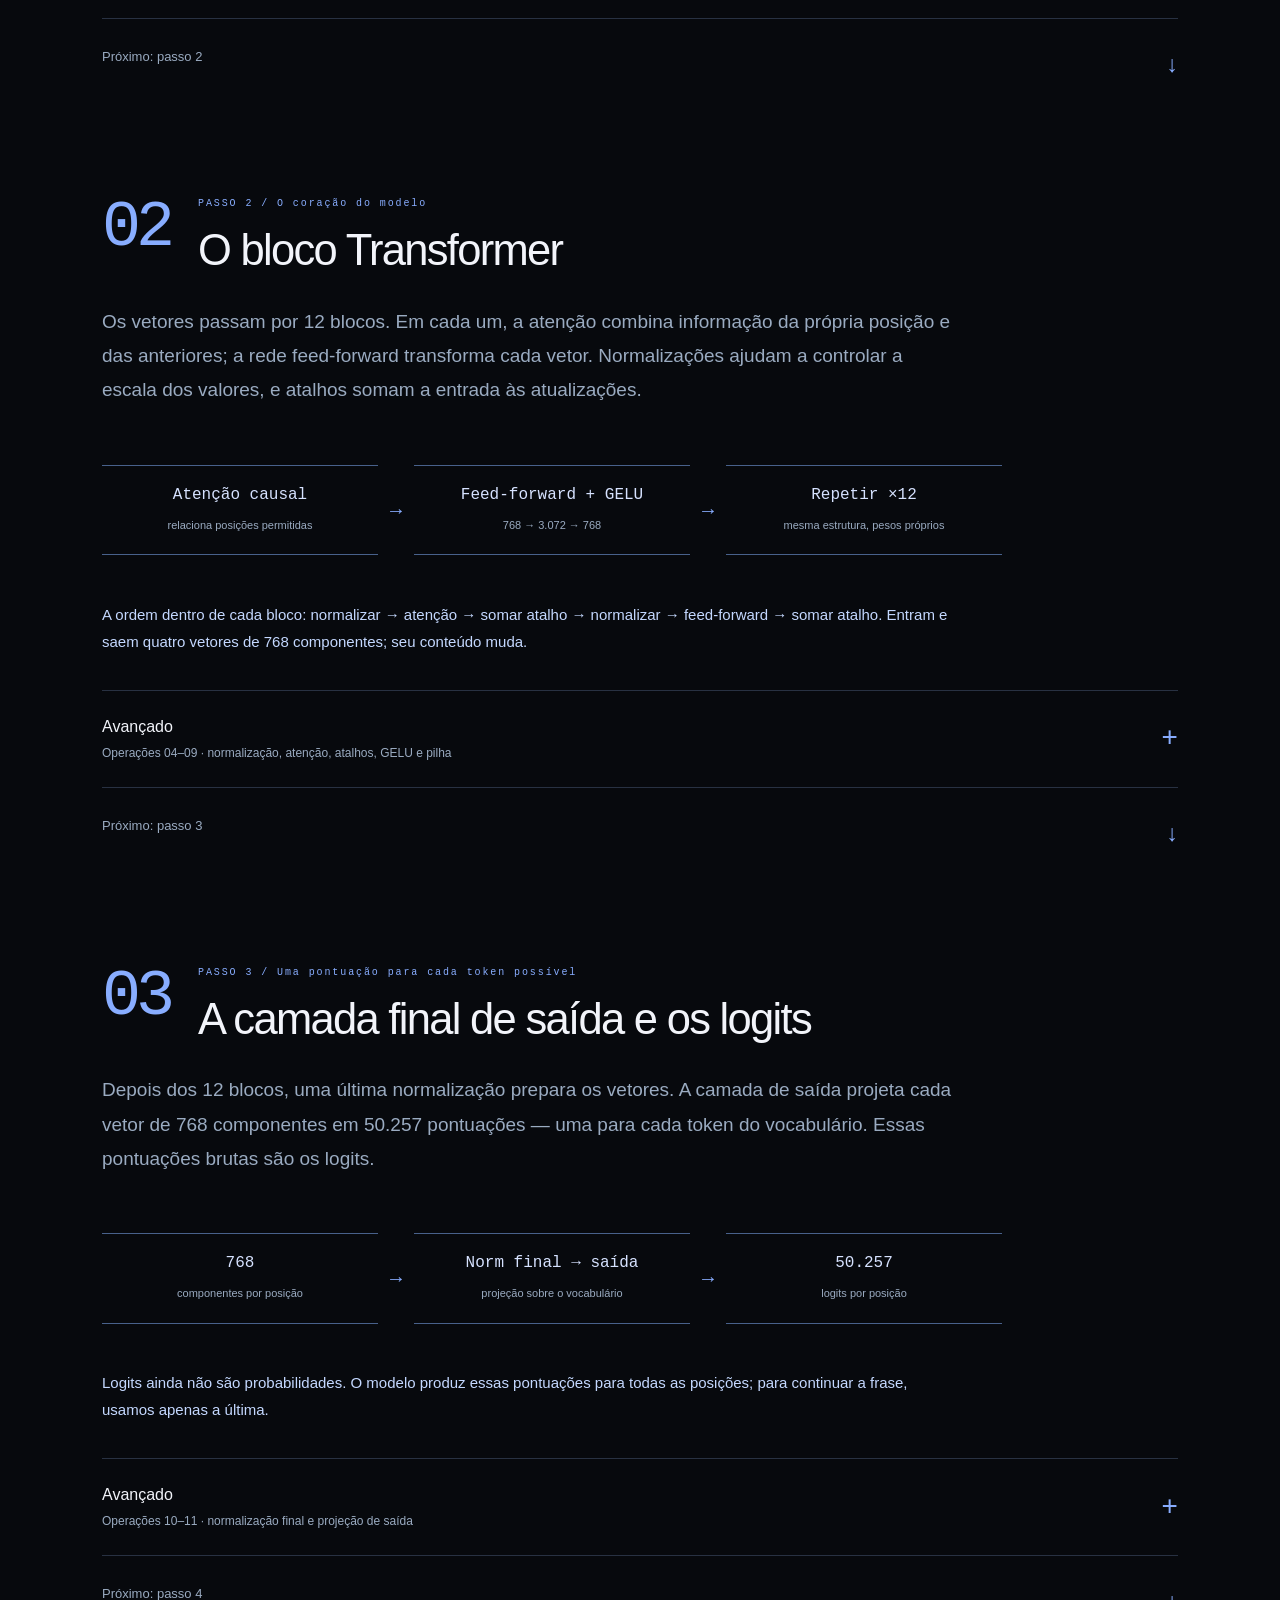
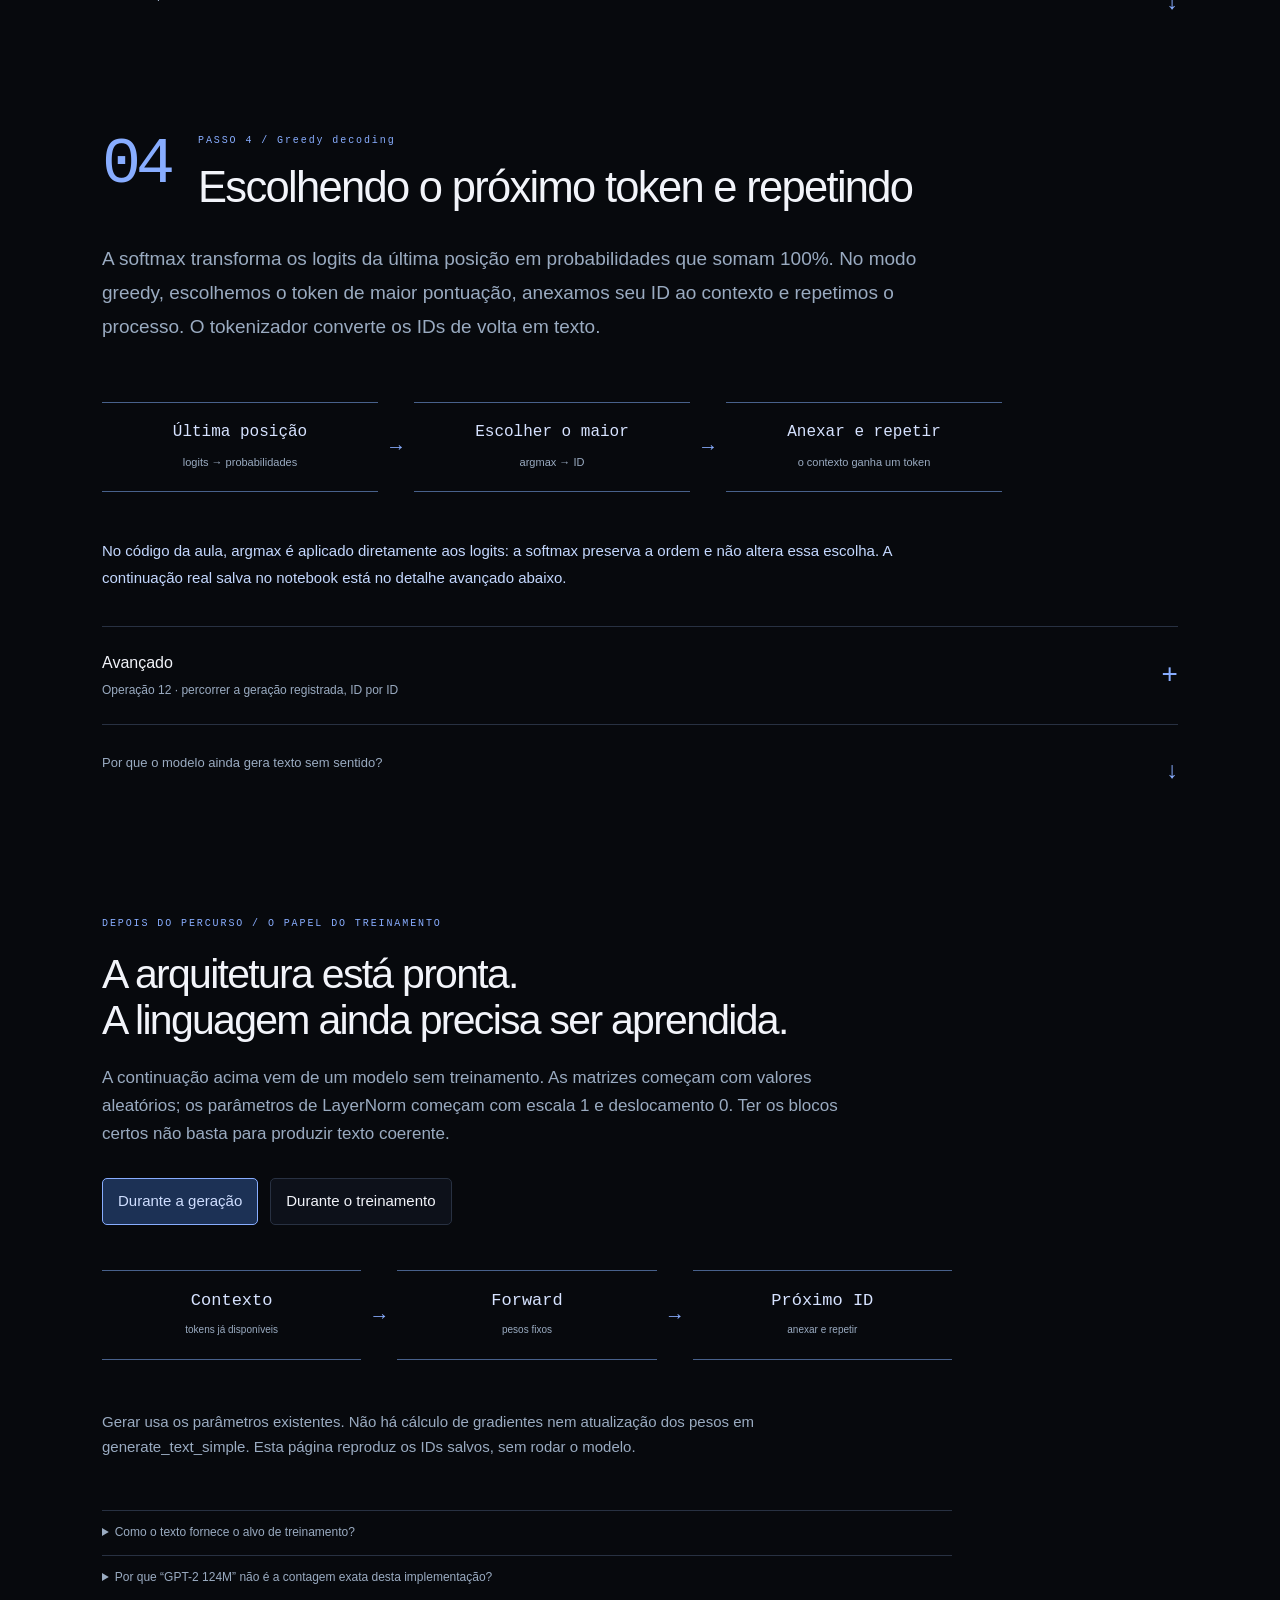
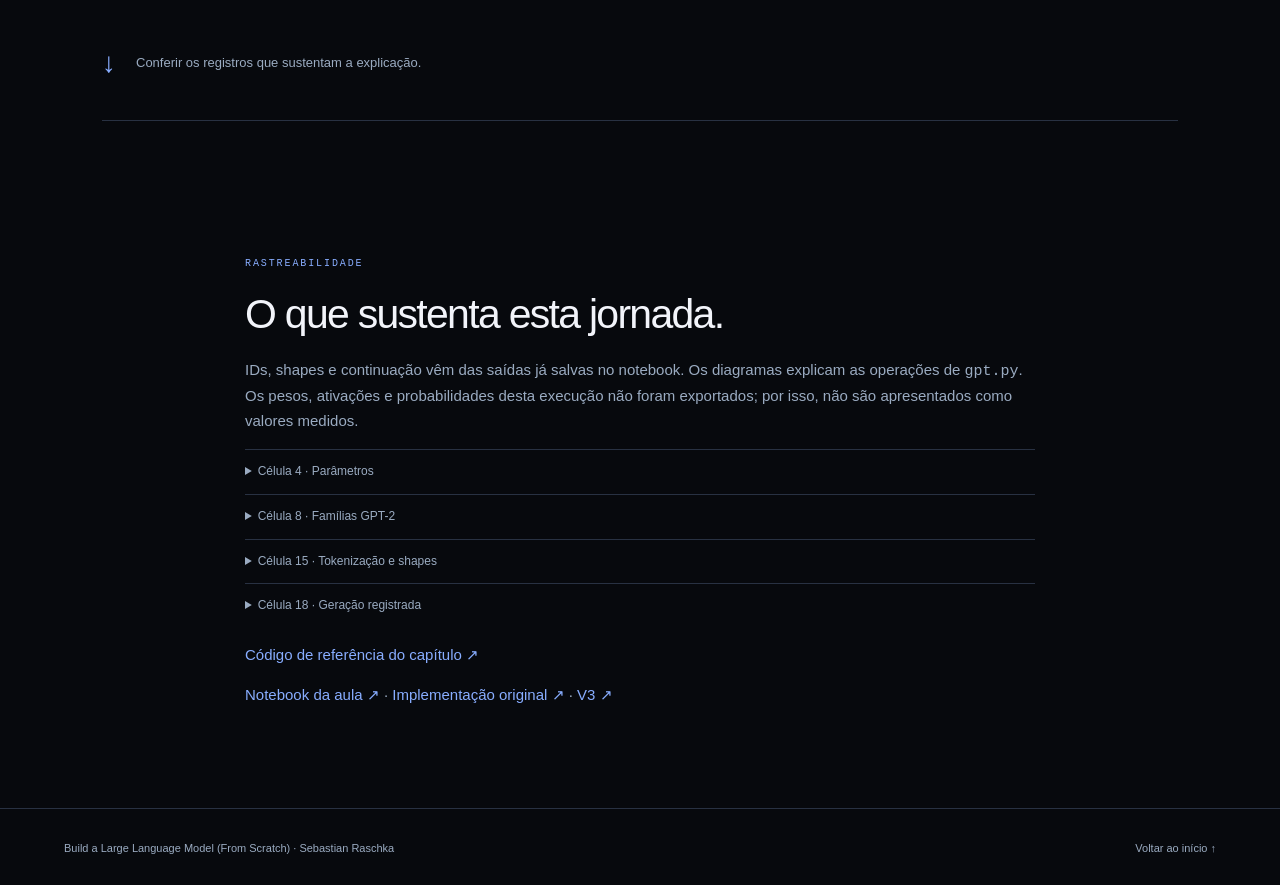
==== commit 9bcab8fc: "refactor(web): use the same snapshot for v3 and v4" ====
--- a/23-09/web/v4/index.html
+++ b/23-09/web/v4/index.html
@@ -136,7 +136,7 @@
       chapter4_visual_lesson.ipynb.
     </noscript>
 
-    <script src="gpt_journey_data.js"></script>
+    <script src="../shared/gpt_journey_data.js"></script>
     <script src="content.js"></script>
     <script src="views.js"></script>
     <script src="gpt_journey.js"></script>
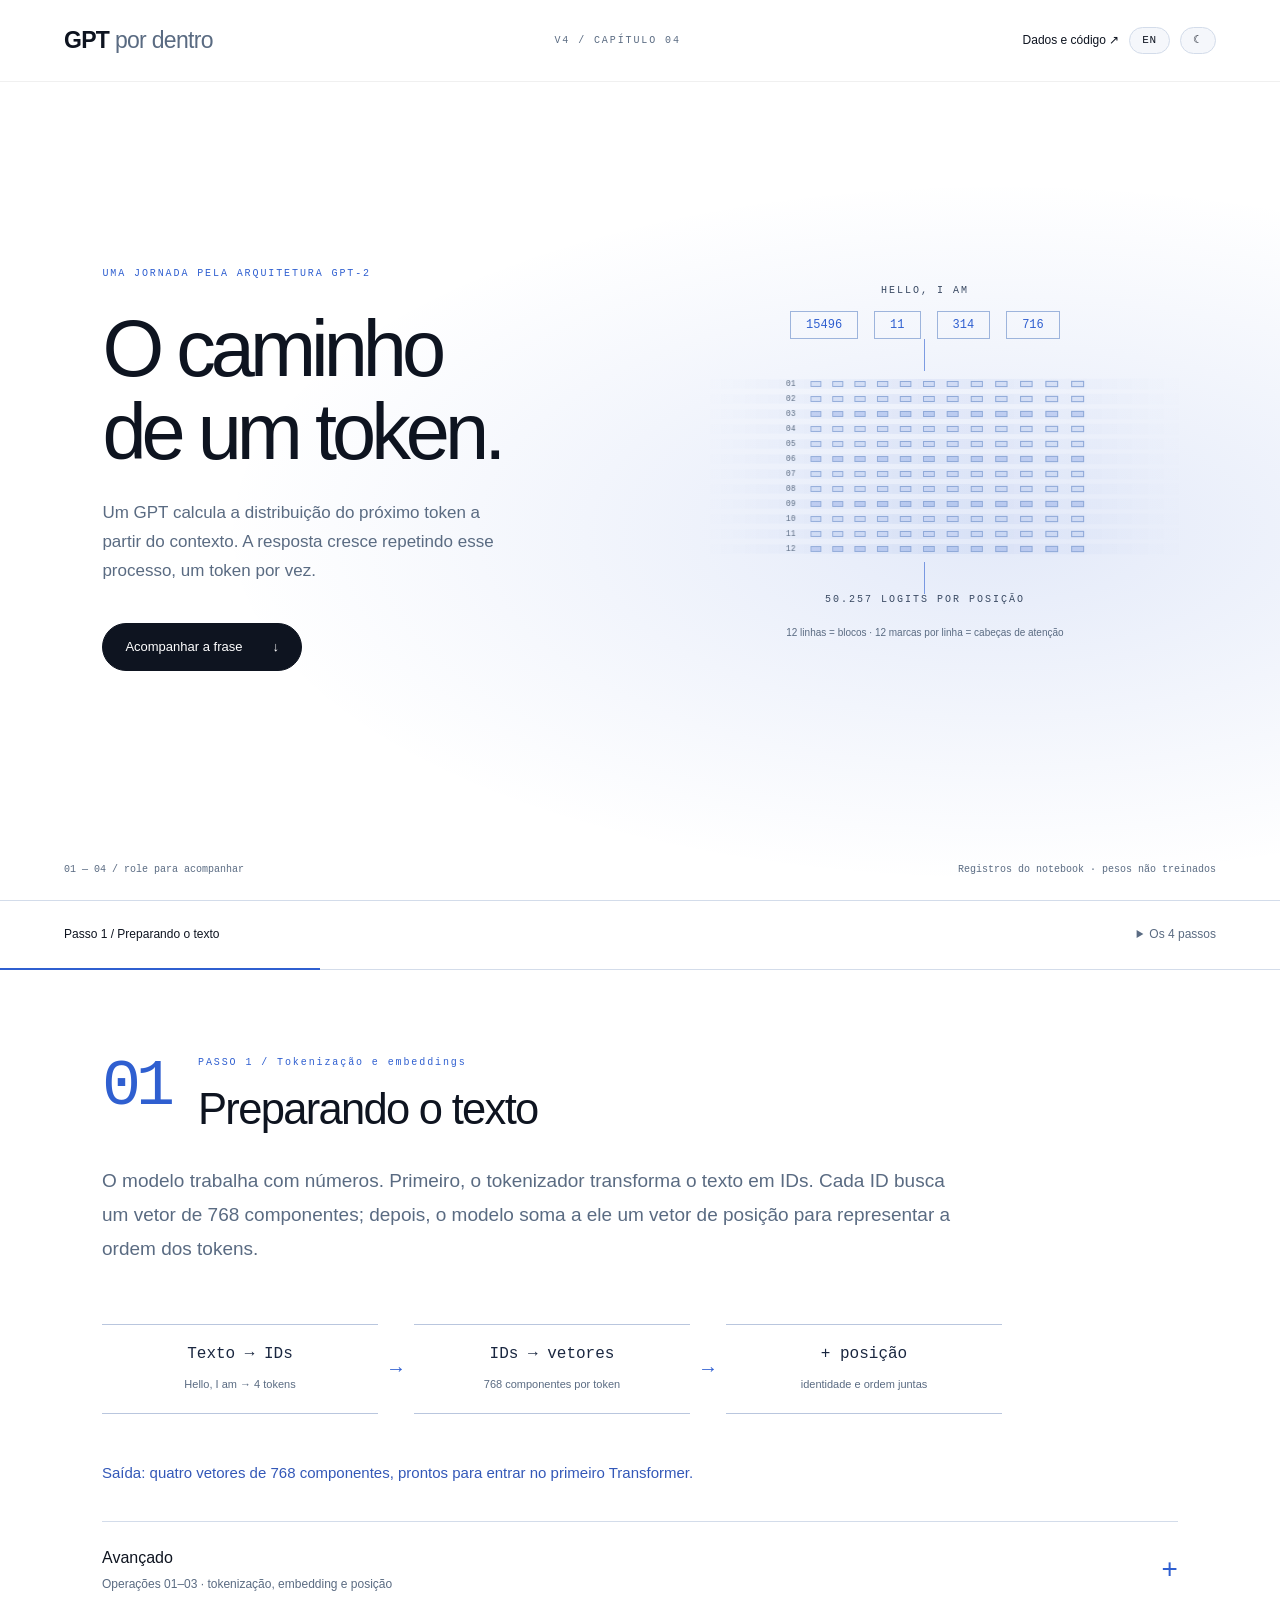
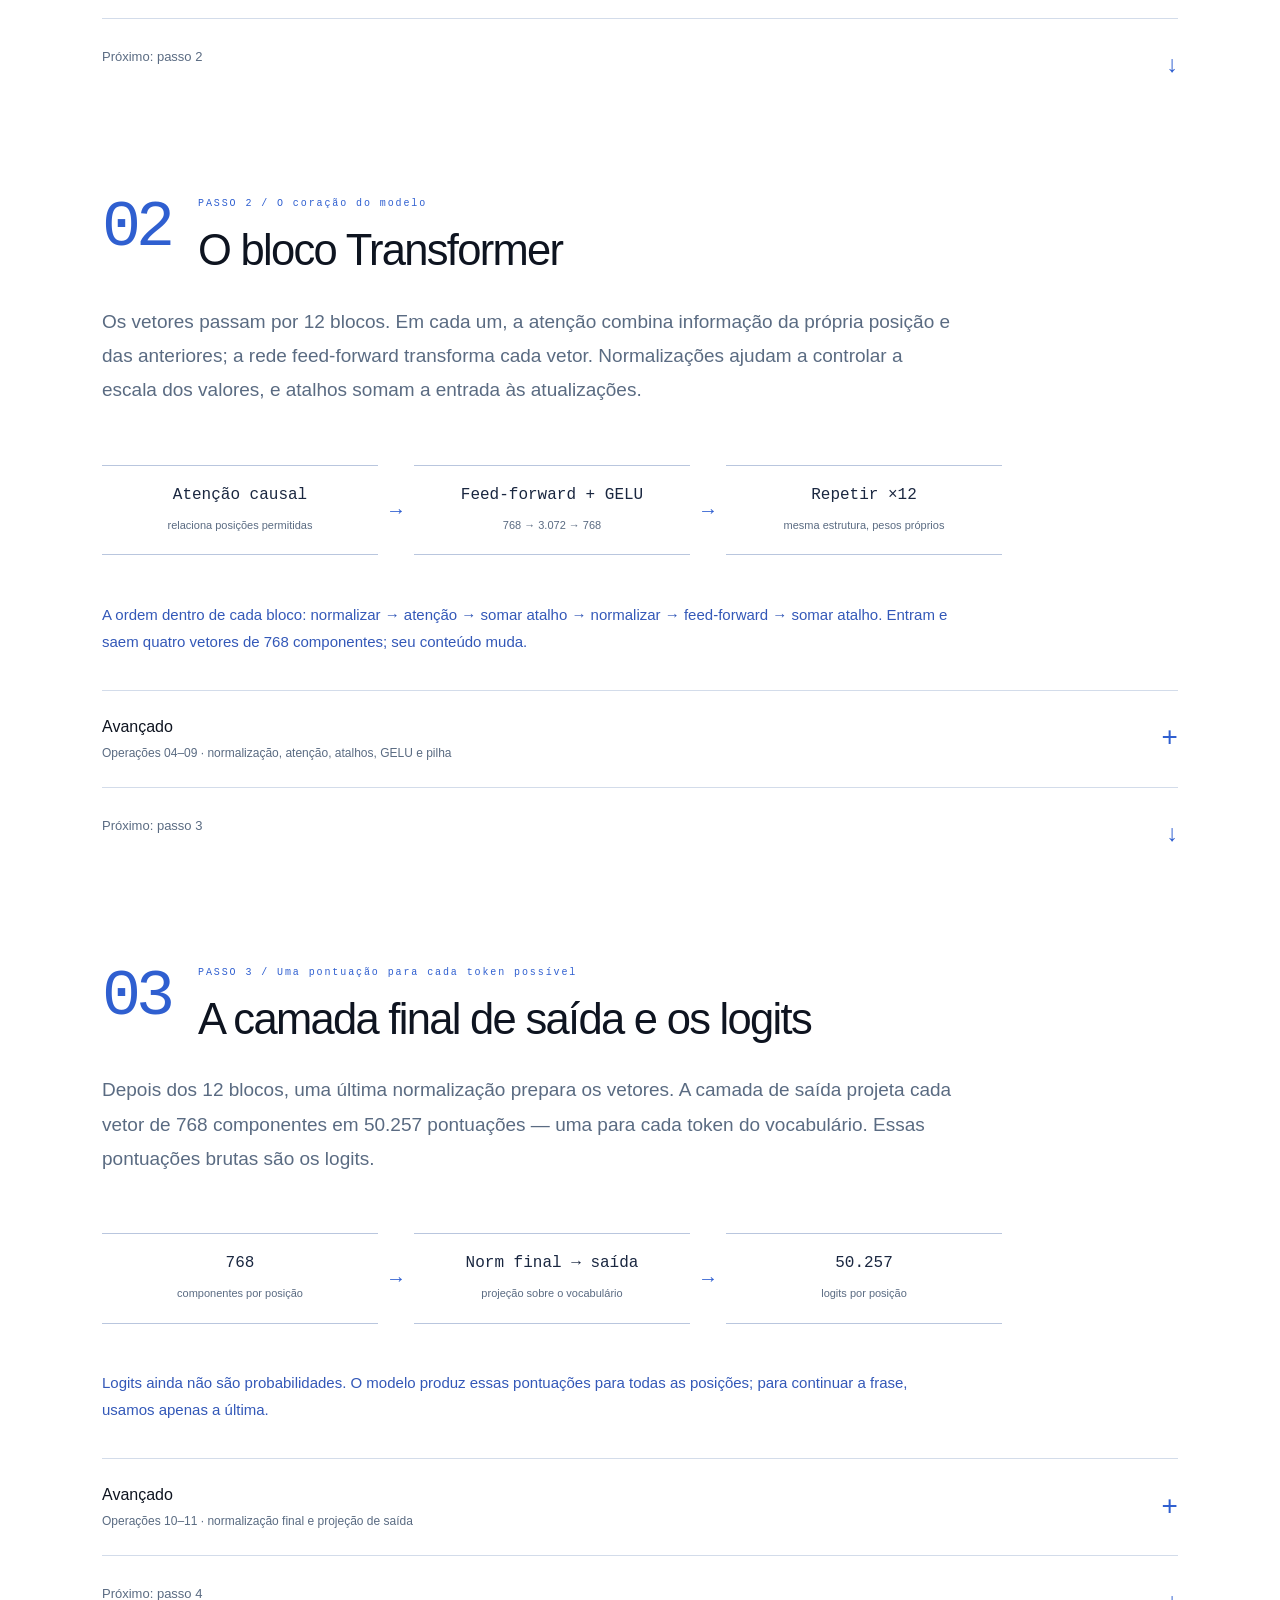
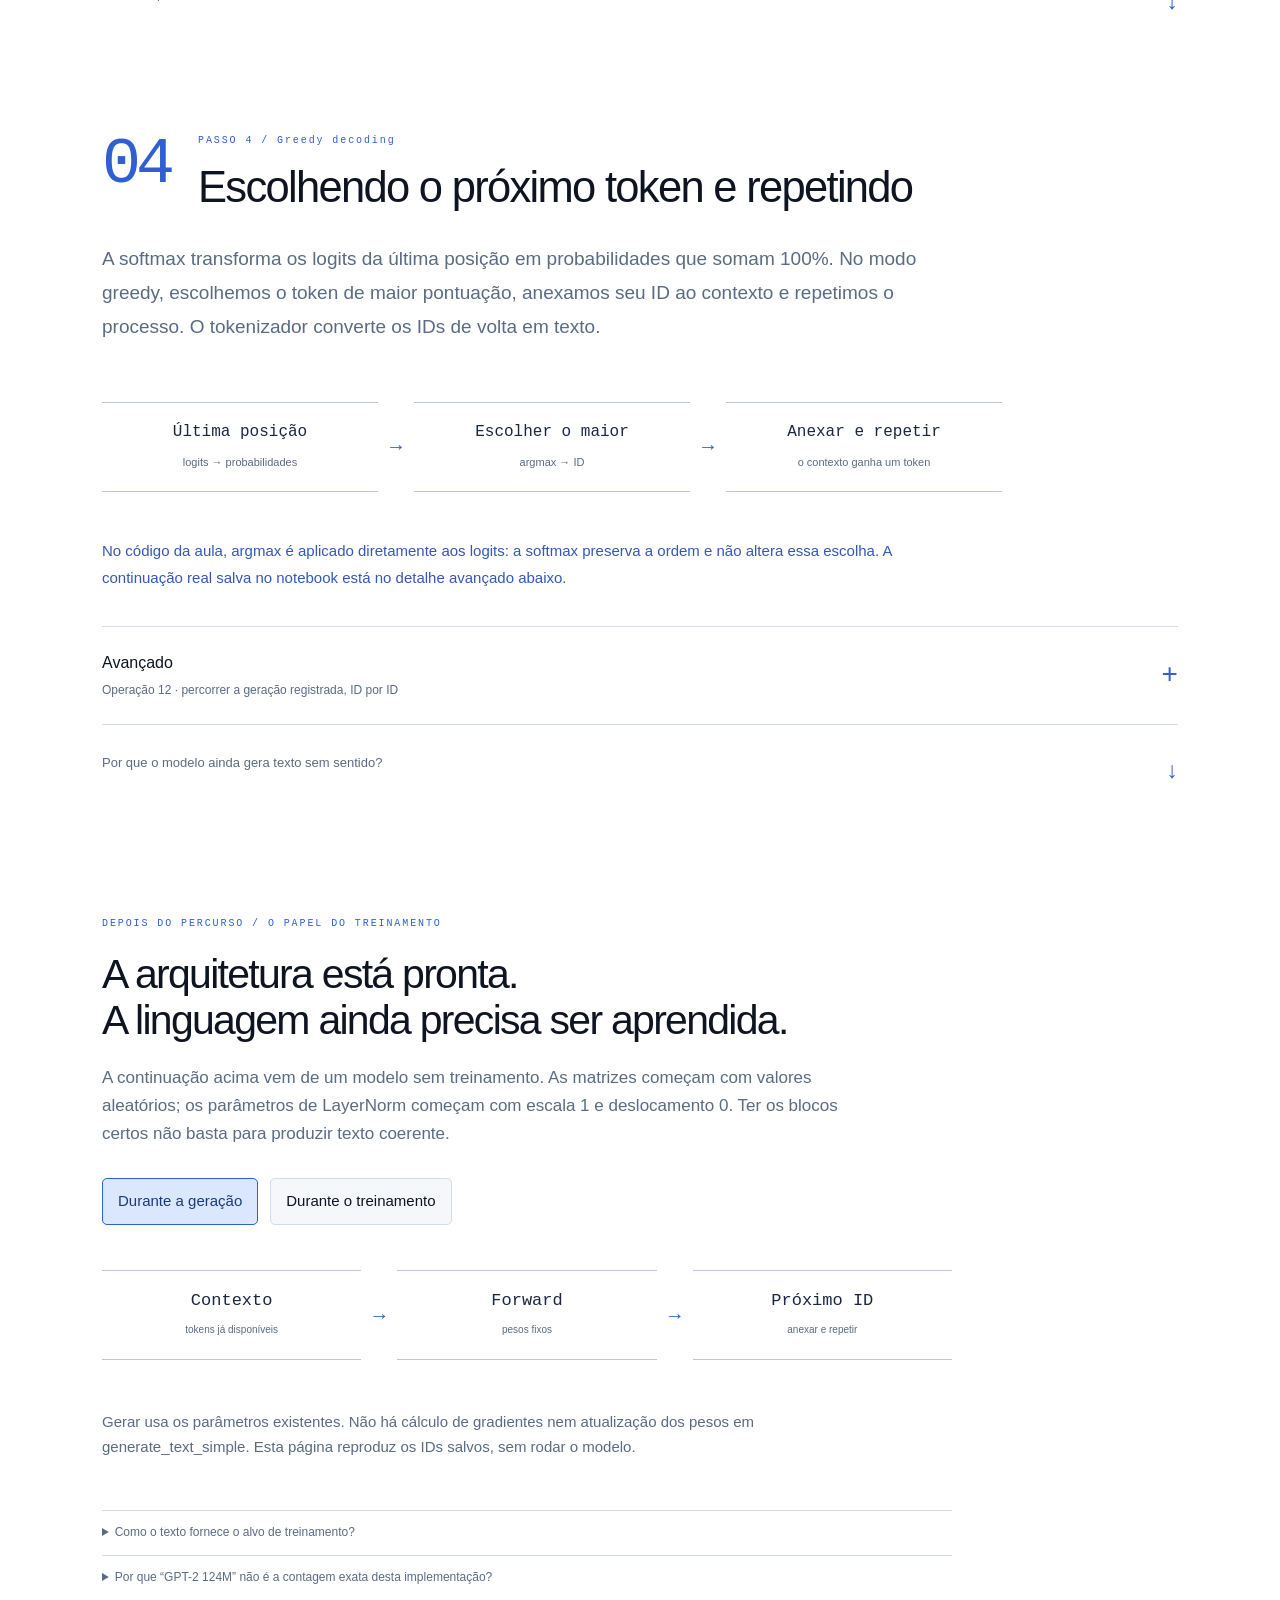
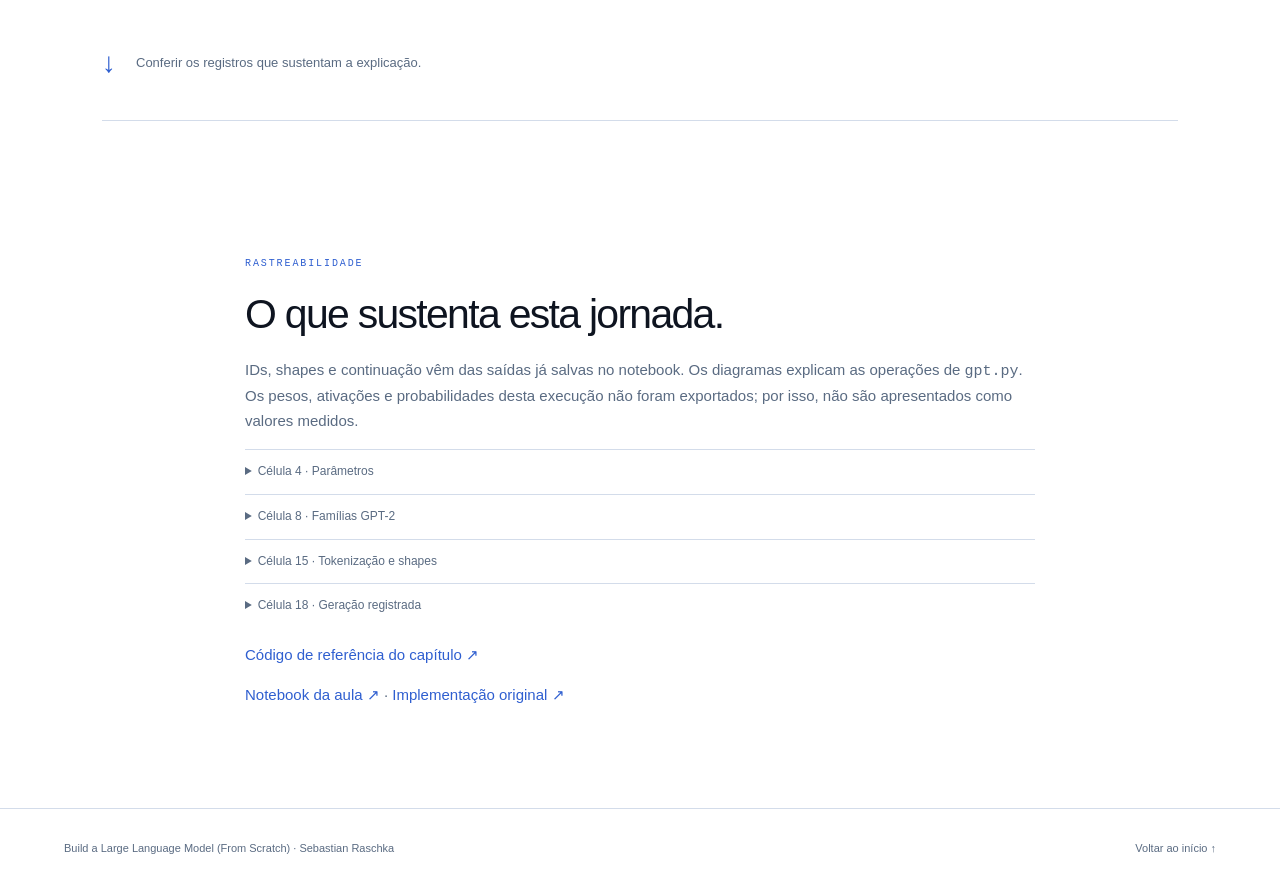
==== commit aa602779: "add i18n and whitemode" ====
--- a/23-09/web/v4/index.html
+++ b/23-09/web/v4/index.html
@@ -3,31 +3,79 @@
   <head>
     <meta charset="utf-8" />
     <meta name="viewport" content="width=device-width, initial-scale=1" />
+    <meta
+      name="description"
+      content="Jornada interativa pela arquitetura GPT-2: o caminho de um token, do texto aos logits, com dados reais do notebook do capítulo 4."
+    />
+    <meta name="theme-color" content="#07090d" />
     <title>GPT por dentro — v4 · do texto à próxima previsão</title>
+    <script>
+      // Set language + theme before paint to avoid a flash.
+      (function () {
+        var d = document.documentElement;
+        try {
+          var lang = localStorage.getItem('lang');
+          if (lang === 'en' || lang === 'pt-BR') d.lang = lang;
+          var theme = localStorage.getItem('theme');
+          if (!theme)
+            theme = matchMedia('(prefers-color-scheme: light)').matches
+              ? 'light'
+              : 'dark';
+          d.dataset.theme = theme;
+        } catch (e) {
+          d.dataset.theme = 'dark';
+        }
+      })();
+    </script>
     <link rel="stylesheet" href="gpt_journey.css" />
   </head>
   <body>
-    <a class="skip" href="#step1">Pular para a jornada</a>
+    <a class="skip" href="#step1" data-i18n="skip">Pular para a jornada</a>
 
     <header>
-      <a class="brand" href="#">GPT <span>por dentro</span></a>
-      <span class="edition">V4 / CAPÍTULO 04</span>
-      <a href="#sources">Dados e código ↗</a>
+      <a class="brand" href="#">GPT <span data-i18n="brandSub">por dentro</span></a>
+      <span class="edition" data-i18n="edition">V4 / CAPÍTULO 04</span>
+      <div class="controls">
+        <a href="#sources" data-i18n="sourcesLink">Dados e código ↗</a>
+        <button
+          id="lang-toggle"
+          class="toggle"
+          type="button"
+          data-i18n="langLabel"
+          data-i18n-aria="langAria"
+          aria-label="Switch to English"
+        >
+          EN
+        </button>
+        <button
+          id="theme-toggle"
+          class="toggle"
+          type="button"
+          aria-label="Tema claro"
+        >
+          ☾
+        </button>
+      </div>
     </header>
 
     <div class="opening">
       <div class="opening-copy">
-        <div class="eyebrow">UMA JORNADA PELA ARQUITETURA GPT-2</div>
-        <h1>O caminho<br />de um token.</h1>
-        <p>
+        <div class="eyebrow" data-i18n="heroEyebrow">
+          UMA JORNADA PELA ARQUITETURA GPT-2
+        </div>
+        <h1 data-i18n-html="heroTitle">O caminho<br />de um token.</h1>
+        <p data-i18n="heroLead">
           Um GPT calcula a distribuição do próximo token a partir do contexto.
           A resposta cresce repetindo esse processo, um token por vez.
         </p>
-        <a class="primary" href="#step1">Acompanhar a frase <span>↓</span></a>
+        <a class="primary" href="#step1" data-i18n-html="heroCta"
+          >Acompanhar a frase <span>↓</span></a
+        >
       </div>
 
       <div
         class="opening-map"
+        data-i18n-aria="heroMapAria"
         aria-label="Visão geral: texto, IDs, vetores, 12 blocos, logits"
       >
         <div class="map-label">HELLO, I AM</div>
@@ -37,20 +85,26 @@
         <div class="beam"></div>
         <div id="model-map"></div>
         <div class="beam"></div>
-        <div class="map-label">50.257 LOGITS POR POSIÇÃO</div>
-        <p>12 linhas = blocos · 12 marcas por linha = cabeças de atenção</p>
+        <div class="map-label" data-i18n="mapLogits">50.257 LOGITS POR POSIÇÃO</div>
+        <p data-i18n="mapCaption">
+          12 linhas = blocos · 12 marcas por linha = cabeças de atenção
+        </p>
       </div>
 
       <div class="opening-bottom">
-        <span>01 — 04 <span class="muted">/ role para acompanhar</span></span>
-        <span>Registros do notebook · pesos não treinados</span>
+        <span data-i18n-html="openingBottomLeft"
+          >01 — 04 <span class="muted">/ role para acompanhar</span></span
+        >
+        <span data-i18n="openingBottomRight"
+          >Registros do notebook · pesos não treinados</span
+        >
       </div>
     </div>
 
     <div class="reading-bar">
       <span id="reading-label">Passo 1 / Preparando o texto</span>
       <details class="index">
-        <summary>Os 4 passos</summary>
+        <summary data-i18n="indexSummary">Os 4 passos</summary>
         <nav id="index"></nav>
       </details>
       <div id="reading-progress"></div>
@@ -59,30 +113,43 @@
     <main id="journey"></main>
 
     <section id="learning" class="learning" aria-labelledby="learning-title">
-      <div class="eyebrow">DEPOIS DO PERCURSO / O PAPEL DO TREINAMENTO</div>
-      <h2 id="learning-title">
+      <div class="eyebrow" data-i18n="learningEyebrow">
+        DEPOIS DO PERCURSO / O PAPEL DO TREINAMENTO
+      </div>
+      <h2 id="learning-title" data-i18n-html="learningTitle">
         A arquitetura está pronta.<br />A linguagem ainda precisa ser aprendida.
       </h2>
-      <p class="learning-lead">
+      <p class="learning-lead" data-i18n="learningLead">
         A continuação acima vem de um modelo sem treinamento. As matrizes começam
         com valores aleatórios; os parâmetros de LayerNorm começam com escala 1 e
         deslocamento 0. Ter os blocos certos não basta para produzir texto coerente.
       </p>
-      <div class="mode-controls" role="group" aria-label="Comparar geração e treinamento">
-        <button data-mode="inference" aria-pressed="true">Durante a geração</button>
-        <button data-mode="training" aria-pressed="false">Durante o treinamento</button>
+      <div
+        class="mode-controls"
+        role="group"
+        data-i18n-aria="modeGroupAria"
+        aria-label="Comparar geração e treinamento"
+      >
+        <button data-mode="inference" aria-pressed="true" data-i18n="modeInference">
+          Durante a geração
+        </button>
+        <button data-mode="training" aria-pressed="false" data-i18n="modeTraining">
+          Durante o treinamento
+        </button>
       </div>
       <div id="learning-flow" role="status"></div>
 
       <details>
-        <summary>Como o texto fornece o alvo de treinamento?</summary>
-        <p>
+        <summary data-i18n="trainTargetSummary">
+          Como o texto fornece o alvo de treinamento?
+        </summary>
+        <p data-i18n-html="trainTargetP1">
           O alvo é o token seguinte na sequência original. Nos IDs já registrados,
           a posição de <code>Hello</code> tem como próximo alvo <code>,</code>; a
-          vírgula tem <code>␠I</code>; e <code>␠I</code> tem <code>␠am</code>.
-          O alvo após <code>␠am</code> exigiria a continuação do texto de treino.
-        </p>
-        <p>
+          vírgula tem <code>␣I</code>; e <code>␣I</code> tem <code>␣am</code>.
+          O alvo após <code>␣am</code> exigiria a continuação do texto de treino.
+        </p>
+        <p data-i18n-html="trainTargetP2">
           É possível calcular a perda de várias posições no mesmo forward. A máscara
           causal impede que cada posição consulte seu futuro, mesmo com o texto inteiro
           disponível no batch.
@@ -90,9 +157,11 @@
       </details>
 
       <details>
-        <summary>Por que “GPT-2 124M” não é a contagem exata desta implementação?</summary>
+        <summary data-i18n="paramSummary">
+          Por que “GPT-2 124M” não é a contagem exata desta implementação?
+        </summary>
         <p id="parameter-note"></p>
-        <p>
+        <p data-i18n-html="paramP2">
           O nome identifica a configuração Small. Nesta implementação,
           <code>tok_emb</code> e <code>out_head</code> têm matrizes separadas;
           compartilhar essas matrizes reduz a contagem. O código também usa
@@ -100,42 +169,52 @@
         </p>
       </details>
 
-      <a class="bridge" href="#sources">
+      <a class="bridge" href="#sources" data-i18n-html="learningBridge">
         <span>↓</span> Conferir os registros que sustentam a explicação.
       </a>
     </section>
 
     <section id="sources" class="sources">
-      <div class="eyebrow">RASTREABILIDADE</div>
-      <h2>O que sustenta esta jornada.</h2>
-      <p>
+      <div class="eyebrow" data-i18n="sourcesEyebrow">RASTREABILIDADE</div>
+      <h2 data-i18n="sourcesTitle">O que sustenta esta jornada.</h2>
+      <p data-i18n-html="sourcesLead">
         IDs, shapes e continuação vêm das saídas já salvas no notebook. Os diagramas
         explicam as operações de <code>gpt.py</code>. Os pesos, ativações e probabilidades
         desta execução não foram exportados; por isso, não são apresentados como valores medidos.
       </p>
       <div id="source-records"></div>
       <p>
-        <a href="https://github.com/rasbt/LLMs-from-scratch/blob/main/ch04/01_main-chapter-code/gpt.py">
+        <a
+          href="https://github.com/rasbt/LLMs-from-scratch/blob/main/ch04/01_main-chapter-code/gpt.py"
+          data-i18n="sourcesChapterLink"
+        >
           Código de referência do capítulo ↗
         </a>
       </p>
       <p>
-        <a href="../../lesson/chapter4_visual_lesson.ipynb">Notebook da aula ↗</a> ·
-        <a href="../../lesson/gpt.py">Implementação original ↗</a> ·
-        <a href="../v3/index.html">V3 ↗</a>
+        <a href="../../lesson/chapter4_visual_lesson.ipynb" data-i18n="sourcesNotebookLink"
+          >Notebook da aula ↗</a
+        >
+        ·
+        <a href="../../lesson/gpt.py" data-i18n="sourcesImplLink"
+          >Implementação original ↗</a
+        >
       </p>
     </section>
 
     <footer>
-      <span>Build a Large Language Model (From Scratch) · Sebastian Raschka</span>
-      <a href="#">Voltar ao início ↑</a>
+      <span data-i18n="footerText"
+        >Build a Large Language Model (From Scratch) · Sebastian Raschka</span
+      >
+      <a href="#" data-i18n="footerTop">Voltar ao início ↑</a>
     </footer>
 
-    <noscript>
+    <noscript data-i18n="noscript">
       Ative JavaScript para explorar a jornada. Os dados também estão em
       chapter4_visual_lesson.ipynb.
     </noscript>
 
+    <script src="i18n.js"></script>
     <script src="../shared/gpt_journey_data.js"></script>
     <script src="content.js"></script>
     <script src="views.js"></script>
--- a/23-09/web/v4/gpt_journey.css
+++ b/23-09/web/v4/gpt_journey.css
@@ -8,6 +8,73 @@
   --line: #283142;
   --blue: #88adff;
   --mono: ui-monospace,SFMono-Regular,Consolas,monospace;
+
+  /* Semantic tints (were hardcoded; tokenized for theming) */
+  --hover: #17243e;
+  --pressed-bg: #1c3155;
+  --pressed-ink: #cfdeff;
+  --hairline: #ffffff12;
+  --glow: #10244855;
+  --on-ink: #111721;
+  --accent-strong: #adccff;
+  --accent-soft: #c4d8ff;
+  --flow-line: #48618b;
+  --flow-strong: #d6e2ff;
+  --overlay: #111722;
+  --bar-bg: #090d15f2;
+  --code-bg: #0d121c;
+  --code-ink: #bccce7;
+  --allowed-bg: #183764;
+  --allowed-ink: #a8c7ff;
+  --blocked-bg: #0c111a;
+  --blocked-ink: #7d8796;
+  --shadow: #000;
+  --figure-glow: #12234333;
+  --map-glow: #2b4e8522;
+  --cell-border: #739adb;
+  --cell-bg: #325b9730;
+  --cell-bg-alt: #7faaff55;
+  --map-token-border: #5070a0;
+  --map-label: #b9c8e2;
+  --shape-guide-code: #cfddf6;
+}
+
+:root[data-theme='light'] {
+  color-scheme: light;
+  --bg: #ffffff;
+  --panel: #f5f7fb;
+  --ink: #0e1420;
+  --muted: #5a6b82;
+  --line: #d3dcea;
+  --blue: #2f5fd0;
+
+  --hover: #e6edfb;
+  --pressed-bg: #dbe6ff;
+  --pressed-ink: #1a3a7a;
+  --hairline: #0000000f;
+  --glow: #2f5fd022;
+  --on-ink: #ffffff;
+  --accent-strong: #2f5fd0;
+  --accent-soft: #3358b8;
+  --flow-line: #b9c6de;
+  --flow-strong: #1a2740;
+  --overlay: #ffffff;
+  --bar-bg: #ffffffe6;
+  --code-bg: #f2f5fb;
+  --code-ink: #22314d;
+  --allowed-bg: #dbe8ff;
+  --allowed-ink: #1a3a7a;
+  --blocked-bg: #eef1f6;
+  --blocked-ink: #8a94a6;
+  --shadow: #64748b40;
+  --figure-glow: #2f5fd014;
+  --map-glow: #2f5fd012;
+  --cell-border: #8fa9d8;
+  --cell-bg: #2f5fd018;
+  --cell-bg-alt: #2f5fd033;
+  --map-token-border: #9db4dc;
+  --map-label: #3a4a63;
+  --shape-guide-code: #2f5fd0;
 }
 
 * {
@@ -44,7 +111,7 @@
 
 button:hover,a.primary:hover {
   border-color: var(--blue);
-  background: #17243e;
+  background: var(--hover);
   transform: translateY(-2px);
 }
 
@@ -56,8 +123,8 @@
 
 button[aria-pressed=true] {
   border-color: var(--blue);
-  background: #1c3155;
-  color: #cfdeff;
+  background: var(--pressed-bg);
+  color: var(--pressed-ink);
 }
 
 a:focus-visible,button:focus-visible,select:focus-visible,summary:focus-visible {
@@ -83,7 +150,7 @@
   align-items: center;
   justify-content: space-between;
   padding: 0 5%;
-  border-bottom: 1px solid #ffffff12;
+  border-bottom: 1px solid var(--hairline);
   font-size: 12px;
 }
 
@@ -120,7 +187,7 @@
   align-items: center;
   padding: 60px 8% 90px;
   gap: 6%;
-  background: radial-gradient(ellipse at 78% 55%,#10244855,transparent 55%);
+  background: radial-gradient(ellipse at 78% 55%,var(--glow),transparent 55%);
 }
 
 h1 {
@@ -150,7 +217,7 @@
   align-items: center;
   gap: 30px;
   background: var(--ink);
-  color: #111721;
+  color: var(--on-ink);
   border: 1px solid var(--ink);
   border-radius: 30px;
   padding: 12px 22px;
@@ -180,7 +247,7 @@
 .map-label {
   font: 10px var(--mono);
   letter-spacing: 2px;
-  color: #b9c8e2;
+  color: var(--map-label);
 }
 
 .map-tokens {
@@ -192,9 +259,9 @@
 
 .map-tokens span {
   padding: 6px 15px;
-  border: 1px solid #5070a0;
+  border: 1px solid var(--map-token-border);
   font: 12px var(--mono);
-  color: #adccff;
+  color: var(--accent-strong);
 }
 
 .beam {
@@ -219,7 +286,7 @@
   gap: 12px;
   transform: perspective(600px) rotateY(-12deg);
   transition: transform .3s;
-  background: linear-gradient(90deg,transparent,#2b4e8522,transparent);
+  background: linear-gradient(90deg,transparent,var(--map-glow),transparent);
 }
 
 #model-map a:hover {
@@ -235,12 +302,12 @@
 #model-map i {
   width: 12px;
   height: 6px;
-  border: 1px solid #739adb;
-  background: #325b9730;
+  border: 1px solid var(--cell-border);
+  background: var(--cell-bg);
 }
 
 #model-map a:nth-child(3n) i {
-  background: #7faaff55;
+  background: var(--cell-bg-alt);
 }
 
 .opening-map p {
@@ -270,7 +337,7 @@
   top: 0;
   z-index: 10;
   min-height: 68px;
-  background: #090d15f2;
+  background: var(--bar-bg);
   backdrop-filter: blur(18px);
   border-block: 1px solid var(--line);
   padding: 12px 5%;
@@ -303,10 +370,10 @@
   width: 295px;
   max-height: 70vh;
   overflow: auto;
-  background: #111722;
+  background: var(--overlay);
   border: 1px solid var(--line);
   padding: 16px;
-  box-shadow: 0 20px 60px #000;
+  box-shadow: 0 20px 60px var(--shadow);
 }
 
 .index a {
@@ -357,8 +424,9 @@
 .chapter-figure {
   min-width: 0;
   align-self: center;
-  background: linear-gradient(145deg,#12234333,transparent);
-  padding: 24px 0;
+  background: linear-gradient(145deg,var(--figure-glow),transparent);
+  border-radius: 10px;
+  padding: 24px 20px;
 }
 
 .figure-heading {
@@ -410,11 +478,11 @@
   overflow: auto;
   max-height: 420px;
   font: 11px/1.7 var(--mono);
-  background: #0d121c;
+  background: var(--code-bg);
   padding: 18px;
   white-space: pre;
   max-width: 100%;
-  color: #bccce7;
+  color: var(--code-ink);
 }
 
 .source-code {
@@ -476,7 +544,7 @@
 
 .selection {
   font: 12px/1.7 var(--mono);
-  color: #c4d8ff;
+  color: var(--accent-soft);
   min-height: 58px;
   border-left: 2px solid var(--blue);
   padding: 9px 16px;
@@ -545,12 +613,12 @@
   flex: 1;
   text-align: center;
   padding: 20px 3px;
-  border-block: 1px solid #48618b;
+  border-block: 1px solid var(--flow-line);
 }
 
 .flow strong {
   display: block;
-  color: #d6e2ff;
+  color: var(--flow-strong);
   font: 17px var(--mono);
   overflow-wrap: anywhere;
 }
@@ -571,7 +639,7 @@
   color: var(--blue);
   font: 12px var(--mono);
   text-align: center;
-  border: 1px solid #48618b;
+  border: 1px solid var(--flow-line);
   border-bottom: 0;
   padding: 20px;
   margin: 25px 35px 0;
@@ -609,13 +677,13 @@
 }
 
 .allowed {
-  background: #183764;
-  color: #a8c7ff;
+  background: var(--allowed-bg);
+  color: var(--allowed-ink);
 }
 
 .blocked {
-  background: #0c111a;
-  color: #7d8796;
+  background: var(--blocked-bg);
+  color: var(--blocked-ink);
 }
 
 .formula {
@@ -888,7 +956,7 @@
 }
 
 .shape-guide code {
-  color: #cfddf6;
+  color: var(--shape-guide-code);
 }
 
 /* Training epilogue */
@@ -1069,7 +1137,7 @@
 
 .takeaway {
   max-width: 850px;
-  color: #c4d8ff;
+  color: var(--accent-soft);
   font-size: 15px;
   line-height: 1.8;
   margin: 18px 0 35px;
@@ -1252,3 +1320,26 @@
     margin: 10px 0;
     display: block;  }
 }
+
+/* Header controls: theme + language toggles */
+.controls {
+  display: flex;
+  align-items: center;
+  gap: 10px;
+}
+
+.toggle {
+  padding: 7px 12px;
+  font: 11px var(--mono);
+  letter-spacing: .5px;
+  border-radius: 20px;
+  line-height: 1;
+}
+
+@media(max-width:800px) {
+  .controls {
+    gap: 7px;  }
+  .toggle {
+    padding: 6px 9px;
+    font-size: 10px;  }
+}
